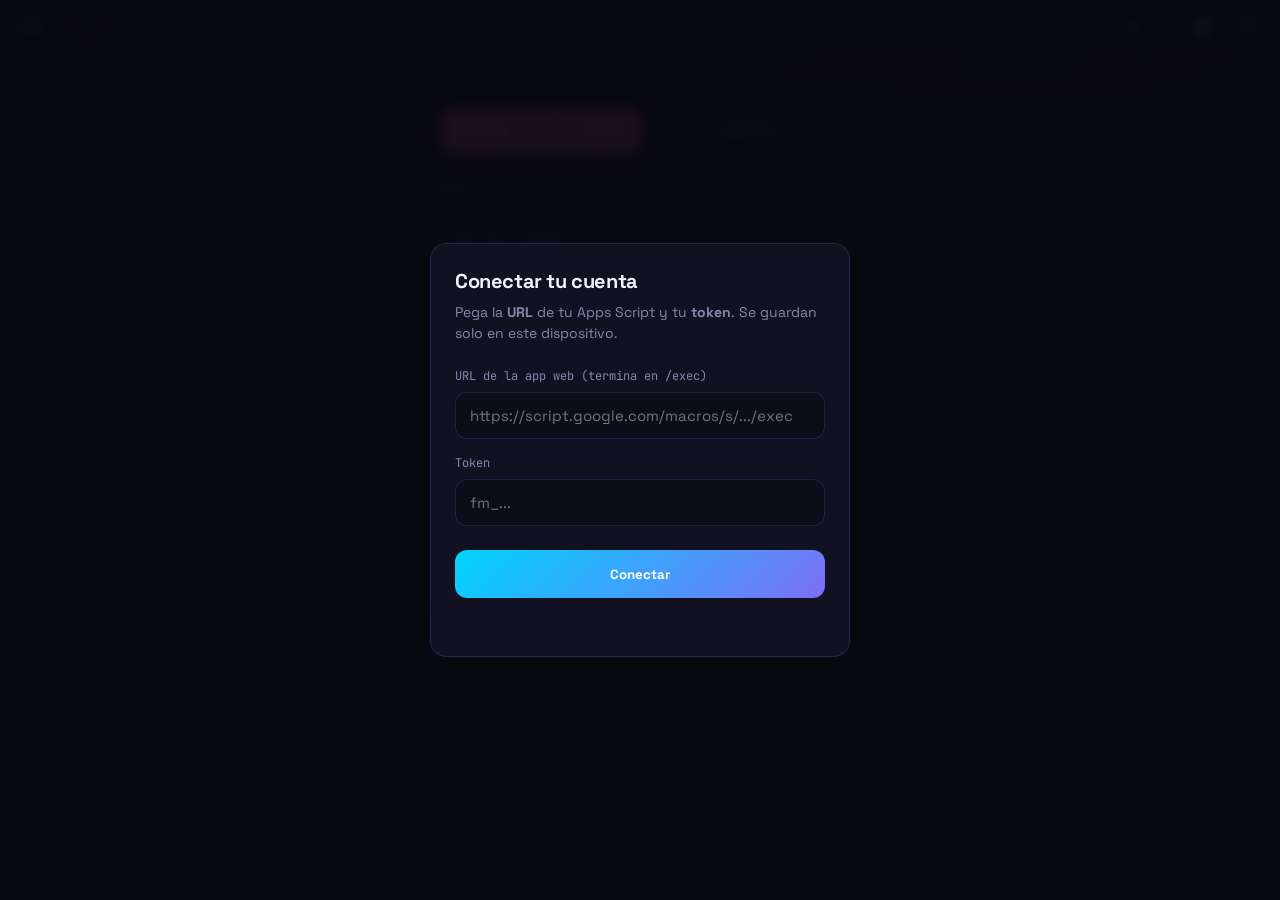
==== form.html @ c6544a9a "FM Finance: PWA completa (backend Apps Script + form + dashboard + PWA)" ====
<!DOCTYPE html>
<html lang="es">
<head>
  <meta charset="UTF-8">
  <meta name="viewport" content="width=device-width, initial-scale=1.0, maximum-scale=1.0, user-scalable=no">
  <meta name="theme-color" content="#7C6FF7">
  <title>FM Finance — Registrar</title>

  <link rel="manifest" href="manifest.json">
  <link rel="preconnect" href="https://fonts.googleapis.com">
  <link rel="preconnect" href="https://fonts.gstatic.com" crossorigin>
  <link href="https://fonts.googleapis.com/css2?family=Space+Grotesk:wght@400;500;700&family=JetBrains+Mono:wght@400;500;700&display=swap" rel="stylesheet">

  <link rel="stylesheet" href="css/base.css">
  <link rel="stylesheet" href="css/form.css">
</head>
<body>

  <!-- Overlay de configuración (se muestra si no hay URL+token guardados) -->
  <div class="cfg-overlay" id="cfgOverlay" hidden>
    <div class="cfg-card">
      <h2>Conectar tu cuenta</h2>
      <p class="cfg-help">Pega la <b>URL</b> de tu Apps Script y tu <b>token</b>. Se guardan solo en este dispositivo.</p>
      <label>URL de la app web (termina en <span class="mono">/exec</span>)</label>
      <input type="text" id="cfgUrl" class="inp" placeholder="https://script.google.com/macros/s/.../exec" autocomplete="off">
      <label>Token</label>
      <input type="text" id="cfgToken" class="inp" placeholder="fm_..." autocomplete="off">
      <button class="btn-primary" id="btnGuardarCfg">Conectar</button>
      <p class="cfg-estado" id="cfgEstado"></p>
    </div>
  </div>

  <header class="app-header">
    <div class="brand">
      <span class="logo">FM</span>
      <span class="title">Finance</span>
    </div>
    <div class="header-right">
      <span class="badge-live"><span class="dot"></span>LIVE</span>
      <a href="index.html" class="icon-btn" title="Dashboard" aria-label="Dashboard">▦</a>
      <button class="icon-btn" id="btnConfig" title="Configuración" aria-label="Configuración">⚙</button>
    </div>
  </header>

  <main class="form-wrap">
    <form class="form-card card" id="formTx" autocomplete="off">

      <!-- Toggle Ingreso / Gasto -->
      <div class="toggle" role="tablist">
        <button type="button" class="toggle-btn" data-tipo="gasto"   id="btnGasto">▼ GASTO</button>
        <button type="button" class="toggle-btn" data-tipo="ingreso" id="btnIngreso">▲ INGRESO</button>
        <span class="toggle-thumb" id="toggleThumb"></span>
      </div>

      <!-- Monto -->
      <label class="field-label">Monto</label>
      <div class="monto-box" id="montoBox">
        <span class="moneda">S/</span>
        <input type="text" id="inpMonto" class="monto-input mono" inputmode="decimal"
               placeholder="0.00" aria-label="Monto">
      </div>

      <!-- Categoría -->
      <label class="field-label">Categoría</label>
      <select id="selCategoria" class="inp"></select>

      <!-- Descripción -->
      <label class="field-label">Descripción <span class="opt">(opcional)</span></label>
      <textarea id="inpDescripcion" class="inp" rows="2" placeholder="Ej. Almuerzo en la U"></textarea>

      <!-- Fecha -->
      <label class="field-label">Fecha</label>
      <div class="fecha-row">
        <label class="radio-pill">
          <input type="radio" name="modoFecha" value="hoy" checked> Hoy
        </label>
        <label class="radio-pill">
          <input type="radio" name="modoFecha" value="otra"> Otra fecha
        </label>
        <input type="date" id="inpFecha" class="inp inp-fecha" hidden>
      </div>

      <button type="submit" class="btn-registrar" id="btnRegistrar">+ REGISTRAR</button>
    </form>

    <!-- Badge de pendientes offline -->
    <div class="cola-badge" id="colaBadge" hidden>📶 <span id="colaCount">0</span> pendiente(s)</div>
  </main>

  <script src="https://cdnjs.cloudflare.com/ajax/libs/gsap/3.12.5/gsap.min.js"></script>
  <script src="js/config.js"></script>
  <script src="js/utils.js"></script>
  <script src="js/sheets.js"></script>
  <script src="js/form.js"></script>
  <script>
    if ('serviceWorker' in navigator) {
      window.addEventListener('load', () => navigator.serviceWorker.register('sw.js').catch(() => {}));
    }
  </script>
</body>
</html>
---- css/base.css ----
/* ============================================================
   FM_FINANCE — base.css
   Variables de diseño + reset + utilidades compartidas
   ============================================================ */

:root {
  /* Fondos */
  --bg-primary:    #08080F;
  --bg-secondary:  #0D0D1A;
  --bg-card:       #111122;
  --bg-card-hover: #161630;

  /* Acentos */
  --accent-cyan:   #00D4FF;
  --accent-indigo: #7C6FF7;
  --accent-pink:   #FF6B9D;
  --accent-green:  #00FF88;
  --accent-amber:  #FFB800;
  --accent-red:    #FF4444;

  /* Texto */
  --text-primary:  #F0F0FF;
  --text-secondary:#8888AA;
  --text-muted:    #444466;

  /* Bordes / glows */
  --border:        rgba(124,111,247,0.2);
  --border-hover:  rgba(0,212,255,0.4);
  --glow-cyan:     0 0 20px rgba(0,212,255,0.3);
  --glow-indigo:   0 0 20px rgba(124,111,247,0.3);
  --glow-pink:     0 0 20px rgba(255,107,157,0.3);

  /* Tipografía */
  --font-display:  'Space Grotesk', sans-serif;
  --font-mono:     'JetBrains Mono', monospace;

  /* Radios */
  --radius-sm: 6px;
  --radius-md: 12px;
  --radius-lg: 16px;
  --radius-xl: 24px;

  /* Espaciado base */
  --sp-1: 4px;  --sp-2: 8px;  --sp-3: 12px;
  --sp-4: 16px; --sp-5: 24px; --sp-6: 32px;
}

* { margin: 0; padding: 0; box-sizing: border-box; }

/* El atributo [hidden] debe ganar siempre (si no, un display:flex/grid lo anula) */
[hidden] { display: none !important; }

html, body {
  background: var(--bg-primary);
  color: var(--text-primary);
  font-family: var(--font-display);
  -webkit-font-smoothing: antialiased;
  min-height: 100vh;
}

body {
  /* leve gradiente ambiental */
  background:
    radial-gradient(900px 500px at 80% -10%, rgba(124,111,247,0.10), transparent 60%),
    radial-gradient(700px 500px at -10% 110%, rgba(0,212,255,0.08), transparent 60%),
    var(--bg-primary);
  background-attachment: fixed;
}

h1, h2, h3, h4 { font-weight: 700; letter-spacing: -0.02em; }

button { font-family: var(--font-display); cursor: pointer; border: none; }
input, select, textarea {
  font-family: var(--font-display);
  color: var(--text-primary);
}

.mono { font-family: var(--font-mono); }

/* Tarjeta base reutilizable */
.card {
  background: var(--bg-card);
  border: 1px solid var(--border);
  border-radius: var(--radius-lg);
  transition: border-color .2s, background .2s, transform .2s;
}
.card:hover { border-color: var(--border-hover); background: var(--bg-card-hover); }

/* Badge ●LIVE pulsante */
.badge-live {
  display: inline-flex; align-items: center; gap: 6px;
  font-family: var(--font-mono); font-size: 11px;
  color: var(--accent-cyan); letter-spacing: 0.08em;
}
.badge-live .dot {
  width: 8px; height: 8px; border-radius: 50%;
  background: var(--accent-cyan); box-shadow: var(--glow-cyan);
  animation: pulse 1.6s ease-in-out infinite;
}
@keyframes pulse {
  0%, 100% { opacity: 1;   transform: scale(1); }
  50%      { opacity: .4;  transform: scale(0.75); }
}

/* Chips de monto */
.monto-ingreso { color: var(--accent-green); }
.monto-gasto   { color: var(--accent-pink); }

/* Toast (form y dashboard) */
.toast {
  position: fixed; top: 16px; left: 50%; transform: translateX(-50%) translateY(-120%);
  z-index: 9999;
  padding: 12px 20px; border-radius: var(--radius-md);
  font-family: var(--font-mono); font-size: 14px; font-weight: 600;
  border: 1px solid var(--border); background: var(--bg-card);
  box-shadow: 0 8px 30px rgba(0,0,0,0.5);
  pointer-events: none;
}
.toast.ok    { color: var(--accent-green); border-color: rgba(0,255,136,0.4); }
.toast.error { color: var(--accent-red);   border-color: rgba(255,68,68,0.4); }

/* Scrollbar */
::-webkit-scrollbar { width: 10px; height: 10px; }
::-webkit-scrollbar-thumb { background: var(--border); border-radius: 8px; }
::-webkit-scrollbar-track { background: transparent; }

/* Accesibilidad: respeta usuarios que prefieren menos movimiento */
@media (prefers-reduced-motion: reduce) {
  *, *::before, *::after { animation-duration: .01ms !important; transition-duration: .01ms !important; }
}
---- css/form.css ----
/* ============================================================
   FM_FINANCE — form.css  (mobile-first, uso a una mano)
   ============================================================ */

.form-wrap {
  max-width: 480px;
  margin: 0 auto;
  padding: 16px;
}

/* ---------- Header ---------- */
.app-header {
  position: sticky; top: 0; z-index: 10;
  height: 52px;
  display: flex; align-items: center; justify-content: space-between;
  padding: 0 16px;
  background: rgba(8,8,15,0.85);
  backdrop-filter: blur(12px);
  border-bottom: 1px solid var(--border);
}
.brand { display: flex; align-items: center; gap: 8px; }
.brand .logo {
  font-weight: 700; font-size: 18px;
  background: linear-gradient(135deg, var(--accent-cyan), var(--accent-indigo));
  -webkit-background-clip: text; background-clip: text; color: transparent;
}
.brand .title { font-weight: 500; color: var(--text-secondary); font-size: 15px; }
.header-right { display: flex; align-items: center; gap: 10px; }
.icon-btn {
  width: 34px; height: 34px; display: grid; place-items: center;
  border-radius: var(--radius-sm); background: var(--bg-card);
  border: 1px solid var(--border); color: var(--text-primary);
  font-size: 15px; text-decoration: none; transition: border-color .2s, background .2s;
}
.icon-btn:hover { border-color: var(--border-hover); background: var(--bg-card-hover); }

/* ---------- Form card ---------- */
.form-card { padding: 20px; margin-top: 16px; display: flex; flex-direction: column; gap: 6px; }

.field-label {
  font-family: var(--font-mono); font-size: 12px; color: var(--text-secondary);
  text-transform: uppercase; letter-spacing: 0.06em; margin-top: 12px; margin-bottom: 4px;
}
.field-label .opt { text-transform: none; color: var(--text-muted); letter-spacing: 0; }

.inp {
  width: 100%; padding: 13px 14px;
  background: var(--bg-secondary); border: 1px solid var(--border);
  border-radius: var(--radius-md); color: var(--text-primary); font-size: 15px;
  transition: border-color .2s, box-shadow .2s;
}
.inp:focus { outline: none; border-color: var(--accent-cyan); box-shadow: var(--glow-cyan); }
textarea.inp { resize: vertical; min-height: 48px; }
select.inp { appearance: none; cursor: pointer; }

/* ---------- Toggle Ingreso/Gasto ---------- */
.toggle {
  position: relative; display: grid; grid-template-columns: 1fr 1fr;
  background: var(--bg-secondary); border: 1px solid var(--border);
  border-radius: var(--radius-md); padding: 4px; margin-bottom: 4px;
}
.toggle-btn {
  position: relative; z-index: 2; background: transparent; color: var(--text-secondary);
  padding: 12px 0; font-weight: 700; font-size: 14px; letter-spacing: 0.04em;
  transition: color .25s;
}
.toggle-btn.active { color: var(--bg-primary); }
.toggle-thumb {
  position: absolute; z-index: 1; top: 4px; bottom: 4px; left: 4px;
  width: calc(50% - 4px); border-radius: 9px;
  background: var(--accent-pink); box-shadow: var(--glow-pink);
  transition: transform .28s cubic-bezier(.4,0,.2,1), background .28s, box-shadow .28s;
}
.toggle-thumb.ingreso { transform: translateX(100%); background: var(--accent-cyan); box-shadow: var(--glow-cyan); }

/* ---------- Monto ---------- */
.monto-box {
  display: flex; align-items: center; gap: 8px;
  background: var(--bg-secondary); border: 1px solid var(--border);
  border-radius: var(--radius-md); padding: 8px 14px;
  transition: border-color .2s, box-shadow .2s;
}
.monto-box.focus { border-color: var(--accent-cyan); box-shadow: var(--glow-cyan); }
.monto-box .moneda { font-family: var(--font-mono); color: var(--text-secondary); font-size: 22px; }
.monto-input {
  flex: 1; background: transparent; border: none; outline: none;
  font-size: 32px; font-weight: 700; color: var(--text-primary);
}
.monto-input::placeholder { color: var(--text-muted); }

/* ---------- Fecha ---------- */
.fecha-row { display: flex; align-items: center; gap: 8px; flex-wrap: wrap; }
.radio-pill {
  display: inline-flex; align-items: center; gap: 6px;
  padding: 9px 14px; border-radius: 999px; cursor: pointer;
  background: var(--bg-secondary); border: 1px solid var(--border);
  font-size: 14px; color: var(--text-secondary); transition: all .2s;
}
.radio-pill:has(input:checked) { border-color: var(--accent-indigo); color: var(--text-primary); background: var(--bg-card-hover); }
.radio-pill input { accent-color: var(--accent-indigo); }
.inp-fecha { flex-basis: 100%; }

/* ---------- Botón registrar ---------- */
.btn-registrar {
  margin-top: 22px; width: 100%; height: 56px;
  border-radius: var(--radius-md); font-size: 17px; font-weight: 700; letter-spacing: 0.04em;
  color: #fff; background: linear-gradient(135deg, var(--accent-indigo), #5a4ee0);
  box-shadow: var(--glow-indigo); transition: transform .12s, opacity .2s;
}
.btn-registrar:active { transform: scale(0.98); }
.btn-registrar:disabled { opacity: .55; cursor: not-allowed; }

/* ---------- Cola offline ---------- */
.cola-badge {
  margin: 14px auto 0; width: fit-content;
  font-family: var(--font-mono); font-size: 13px; color: var(--accent-amber);
  background: rgba(255,184,0,0.08); border: 1px solid rgba(255,184,0,0.3);
  padding: 6px 14px; border-radius: 999px;
}

/* ---------- Overlay configuración ---------- */
.cfg-overlay {
  position: fixed; inset: 0; z-index: 100;
  background: rgba(8,8,15,0.92); backdrop-filter: blur(6px);
  display: grid; place-items: center; padding: 20px;
}
.cfg-card {
  width: 100%; max-width: 420px; background: var(--bg-card);
  border: 1px solid var(--border); border-radius: var(--radius-lg);
  padding: 24px; display: flex; flex-direction: column; gap: 8px;
}
.cfg-card h2 { font-size: 20px; }
.cfg-help { color: var(--text-secondary); font-size: 14px; margin-bottom: 8px; line-height: 1.5; }
.cfg-card label { font-family: var(--font-mono); font-size: 12px; color: var(--text-secondary); margin-top: 8px; }
.btn-primary {
  margin-top: 16px; height: 48px; border-radius: var(--radius-md);
  font-weight: 700; color: #fff; background: linear-gradient(135deg, var(--accent-cyan), var(--accent-indigo));
}
.btn-primary:disabled { opacity: .55; }
.cfg-estado { font-family: var(--font-mono); font-size: 13px; min-height: 18px; margin-top: 8px; }
.cfg-estado.ok { color: var(--accent-green); }
.cfg-estado.error { color: var(--accent-red); }
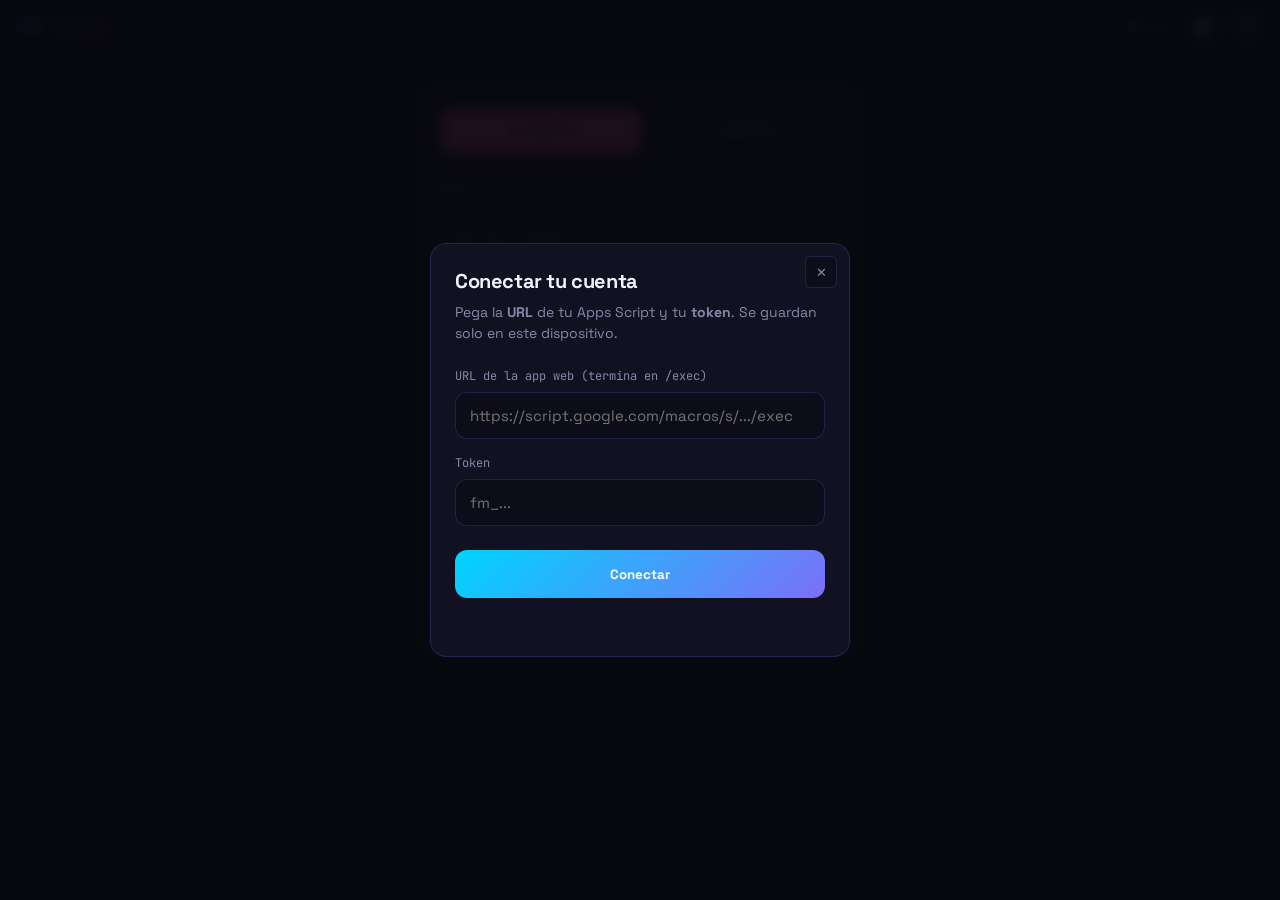
==== commit edda0622: "Metas sincronizadas con backend + cambios pendientes (categoria Otro, overlay cerrable, metas editab" ====
--- a/form.html
+++ b/form.html
@@ -19,6 +19,7 @@
   <!-- Overlay de configuración (se muestra si no hay URL+token guardados) -->
   <div class="cfg-overlay" id="cfgOverlay" hidden>
     <div class="cfg-card">
+      <button class="cfg-x" id="btnCerrarCfg" type="button" aria-label="Cerrar" title="Cerrar">✕</button>
       <h2>Conectar tu cuenta</h2>
       <p class="cfg-help">Pega la <b>URL</b> de tu Apps Script y tu <b>token</b>. Se guardan solo en este dispositivo.</p>
       <label>URL de la app web (termina en <span class="mono">/exec</span>)</label>
@@ -63,6 +64,7 @@
       <!-- Categoría -->
       <label class="field-label">Categoría</label>
       <select id="selCategoria" class="inp"></select>
+      <input type="text" id="inpOtraCategoria" class="inp" placeholder="¿Qué categoría? Ej. Mascota" autocomplete="off" hidden>
 
       <!-- Descripción -->
       <label class="field-label">Descripción <span class="opt">(opcional)</span></label>
--- a/css/base.css
+++ b/css/base.css
@@ -58,13 +58,32 @@
   min-height: 100vh;
 }
 
-body {
-  /* leve gradiente ambiental */
+body { background: var(--bg-primary); position: relative; }
+
+/* ---- Aurora RGB animada de fondo (live) ---- */
+body::before {
+  content: ''; position: fixed; inset: -25%; z-index: -1; pointer-events: none;
   background:
-    radial-gradient(900px 500px at 80% -10%, rgba(124,111,247,0.10), transparent 60%),
-    radial-gradient(700px 500px at -10% 110%, rgba(0,212,255,0.08), transparent 60%),
-    var(--bg-primary);
-  background-attachment: fixed;
+    radial-gradient(38% 38% at 18% 28%, rgba(124,111,247,0.22), transparent 60%),
+    radial-gradient(34% 34% at 82% 18%, rgba(0,212,255,0.18), transparent 60%),
+    radial-gradient(44% 44% at 72% 82%, rgba(255,107,157,0.15), transparent 60%),
+    radial-gradient(34% 34% at 22% 86%, rgba(0,255,136,0.12), transparent 60%);
+  filter: blur(48px);
+  animation: aurora 24s ease-in-out infinite alternate;
+}
+@keyframes aurora {
+  0%   { transform: translate3d(0,0,0) scale(1) rotate(0deg); }
+  50%  { transform: translate3d(2.5%,-2.5%,0) scale(1.1) rotate(4deg); }
+  100% { transform: translate3d(-2.5%,2.5%,0) scale(1.05) rotate(-3deg); }
+}
+/* grilla sutil encima de la aurora */
+body::after {
+  content: ''; position: fixed; inset: 0; z-index: -1; pointer-events: none;
+  background-image:
+    linear-gradient(rgba(124,111,247,0.04) 1px, transparent 1px),
+    linear-gradient(90deg, rgba(124,111,247,0.04) 1px, transparent 1px);
+  background-size: 44px 44px;
+  mask-image: radial-gradient(circle at 50% 40%, #000 30%, transparent 80%);
 }
 
 h1, h2, h3, h4 { font-weight: 700; letter-spacing: -0.02em; }
@@ -79,12 +98,35 @@
 
 /* Tarjeta base reutilizable */
 .card {
+  position: relative; isolation: isolate;
   background: var(--bg-card);
   border: 1px solid var(--border);
   border-radius: var(--radius-lg);
-  transition: border-color .2s, background .2s, transform .2s;
+  transition: border-color .25s, background .25s, transform .2s, box-shadow .3s;
 }
 .card:hover { border-color: var(--border-hover); background: var(--bg-card-hover); }
+
+/* Borde RGB giratorio (elegante) al pasar el mouse */
+@property --ang { syntax: '<angle>'; initial-value: 0deg; inherits: false; }
+.card::before {
+  content: ''; position: absolute; inset: 0; border-radius: inherit; padding: 1.5px;
+  background: conic-gradient(from var(--ang),
+    transparent 55%, var(--accent-cyan), var(--accent-indigo), var(--accent-pink), var(--accent-cyan), transparent 95%);
+  -webkit-mask: linear-gradient(#000 0 0) content-box, linear-gradient(#000 0 0);
+  -webkit-mask-composite: xor; mask-composite: exclude;
+  opacity: 0; transition: opacity .35s; pointer-events: none; z-index: 1;
+}
+.card:hover::before { opacity: 1; animation: girarAng 3.5s linear infinite; }
+@keyframes girarAng { to { --ang: 360deg; } }
+
+/* Tilt 3D (lo controla JS con variables) */
+.tilt {
+  transform: perspective(800px) rotateX(var(--ry,0deg)) rotateY(var(--rx,0deg)) translateZ(0);
+  transform-style: preserve-3d;
+  transition: transform .25s ease, box-shadow .3s;
+}
+.tilt.tilting { transition: box-shadow .3s; }
+.tilt:hover { box-shadow: 0 18px 50px -18px rgba(0,212,255,0.45); }
 
 /* Badge ●LIVE pulsante */
 .badge-live {
@@ -119,6 +161,18 @@
 .toast.ok    { color: var(--accent-green); border-color: rgba(0,255,136,0.4); }
 .toast.error { color: var(--accent-red);   border-color: rgba(255,68,68,0.4); }
 
+/* Botón cerrar (X) en overlays (config / metas) */
+.cfg-card { position: relative; }
+.cfg-x {
+  position: absolute; top: 12px; right: 12px;
+  width: 32px; height: 32px; border-radius: var(--radius-sm);
+  background: var(--bg-secondary); border: 1px solid var(--border);
+  color: var(--text-secondary); font-size: 13px; line-height: 1;
+  display: grid; place-items: center;
+  transition: color .15s, border-color .15s;
+}
+.cfg-x:hover { color: var(--accent-pink); border-color: var(--accent-pink); }
+
 /* Scrollbar */
 ::-webkit-scrollbar { width: 10px; height: 10px; }
 ::-webkit-scrollbar-thumb { background: var(--border); border-radius: 8px; }
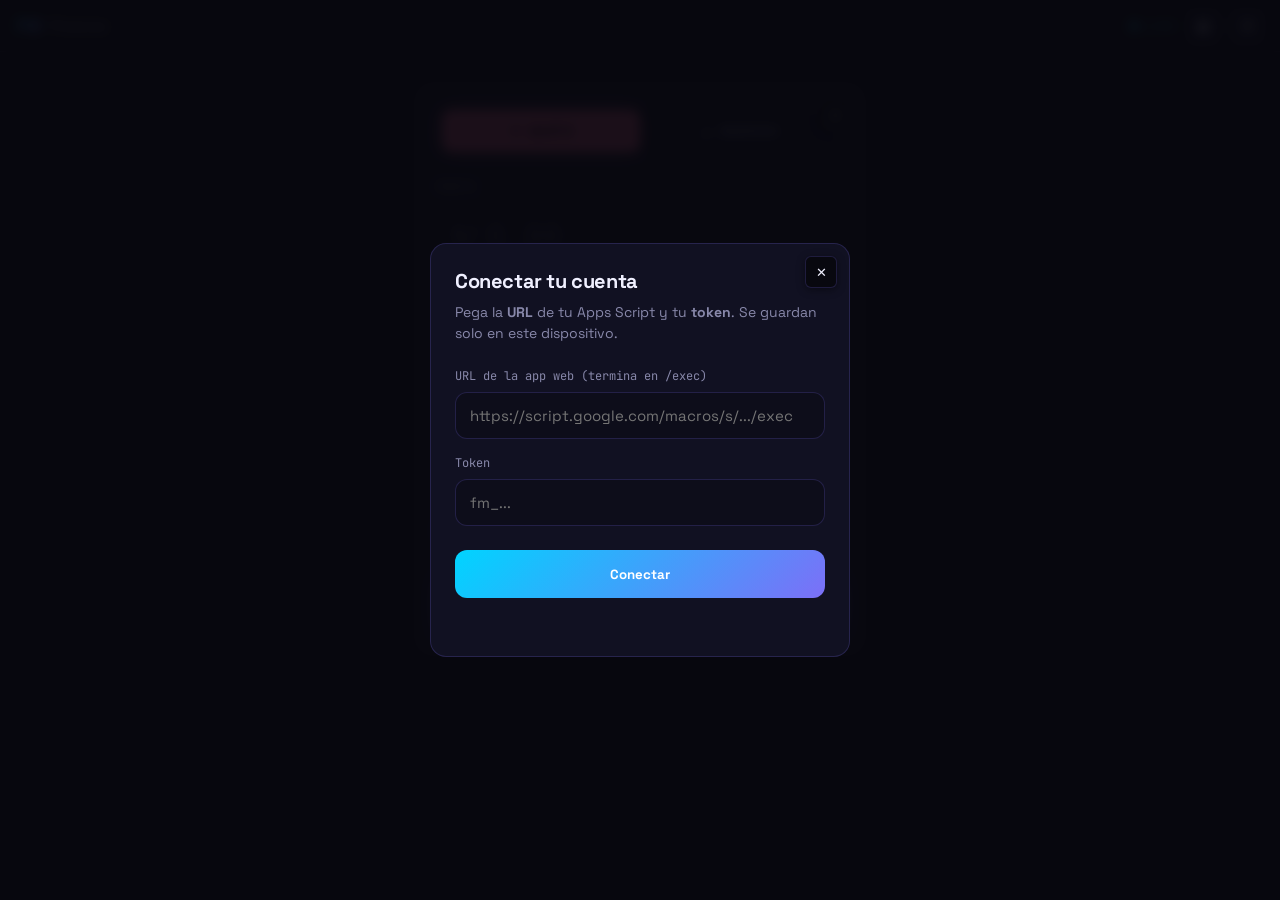
==== commit 0e9773a1: "Boton X para salir del form sin registrar + mejor contraste en botones cfg-x - form.html: boton X en" ====
--- a/form.html
+++ b/form.html
@@ -45,6 +45,7 @@
 
   <main class="form-wrap">
     <form class="form-card card" id="formTx" autocomplete="off">
+      <a href="index.html" class="cfg-x" title="Salir sin registrar" aria-label="Salir sin registrar">✕</a>
 
       <!-- Toggle Ingreso / Gasto -->
       <div class="toggle" role="tablist">
--- a/css/base.css
+++ b/css/base.css
@@ -164,14 +164,15 @@
 /* Botón cerrar (X) en overlays (config / metas) */
 .cfg-card { position: relative; }
 .cfg-x {
-  position: absolute; top: 12px; right: 12px;
+  position: absolute; top: 12px; right: 12px; z-index: 3;
   width: 32px; height: 32px; border-radius: var(--radius-sm);
-  background: var(--bg-secondary); border: 1px solid var(--border);
-  color: var(--text-secondary); font-size: 13px; line-height: 1;
+  background: var(--bg-primary); border: 1px solid var(--border);
+  color: var(--text-primary); font-size: 13px; line-height: 1;
   display: grid; place-items: center;
-  transition: color .15s, border-color .15s;
+  box-shadow: 0 2px 8px rgba(0,0,0,0.4);
+  transition: color .15s, border-color .15s, background .15s;
 }
-.cfg-x:hover { color: var(--accent-pink); border-color: var(--accent-pink); }
+.cfg-x:hover { color: var(--accent-pink); border-color: var(--accent-pink); background: var(--bg-secondary); }
 
 /* Scrollbar */
 ::-webkit-scrollbar { width: 10px; height: 10px; }
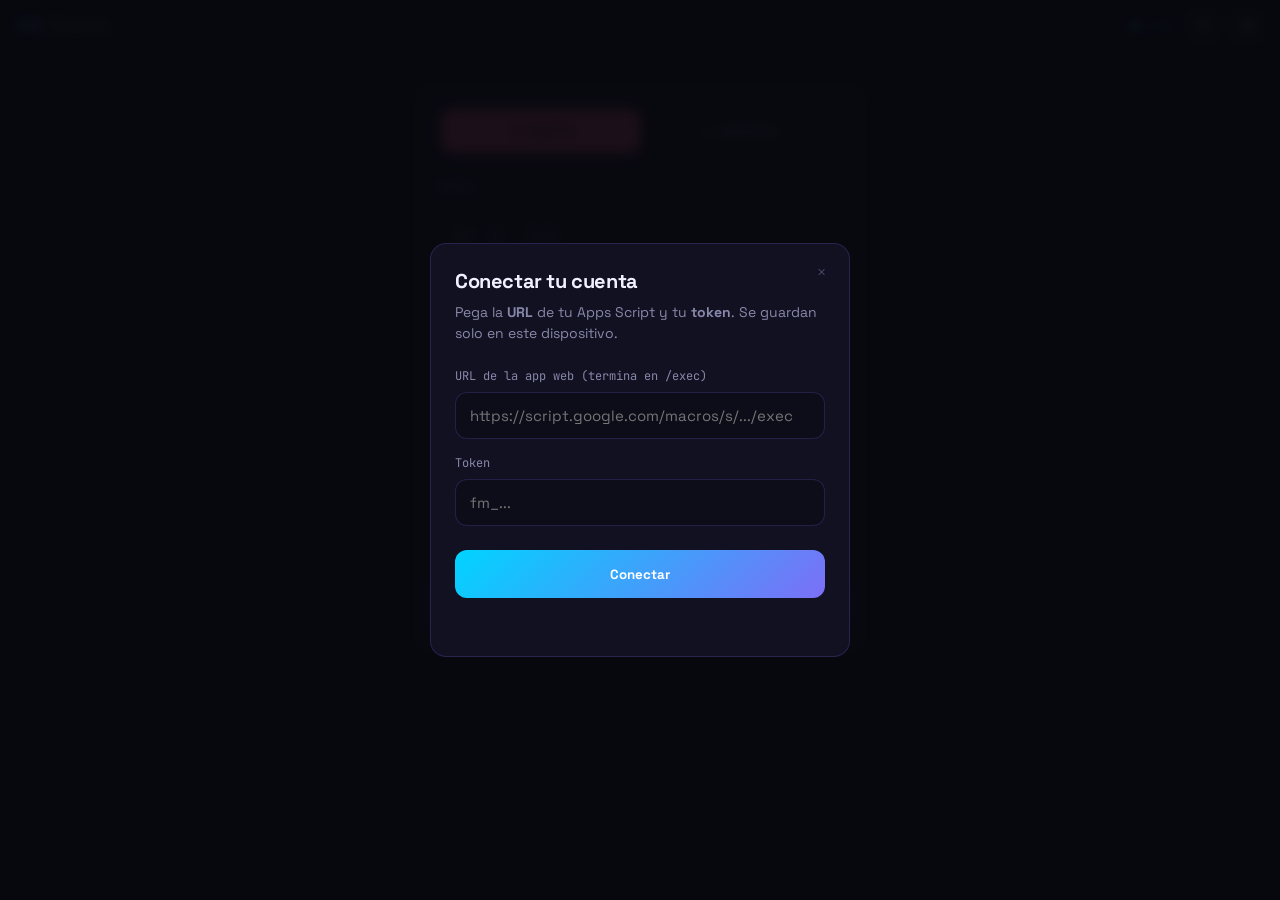
==== commit c6d29d76: "Fix definitivo: boton X movido al header, ya no choca con el toggle El problema de raiz no era el ma" ====
--- a/form.html
+++ b/form.html
@@ -38,14 +38,13 @@
     </div>
     <div class="header-right">
       <span class="badge-live"><span class="dot"></span>LIVE</span>
-      <a href="index.html" class="icon-btn" title="Dashboard" aria-label="Dashboard">▦</a>
+      <a href="index.html" class="icon-btn" title="Cancelar y volver al dashboard" aria-label="Cancelar y volver al dashboard">✕</a>
       <button class="icon-btn" id="btnConfig" title="Configuración" aria-label="Configuración">⚙</button>
     </div>
   </header>
 
   <main class="form-wrap">
     <form class="form-card card" id="formTx" autocomplete="off">
-      <a href="index.html" class="cfg-x" title="Salir sin registrar" aria-label="Salir sin registrar">✕</a>
 
       <!-- Toggle Ingreso / Gasto -->
       <div class="toggle" role="tablist">
--- a/css/base.css
+++ b/css/base.css
@@ -161,18 +161,19 @@
 .toast.ok    { color: var(--accent-green); border-color: rgba(0,255,136,0.4); }
 .toast.error { color: var(--accent-red);   border-color: rgba(255,68,68,0.4); }
 
-/* Botón cerrar (X) en overlays (config / metas) */
+/* Botón cerrar (X) en overlays (config / metas) y tarjetas (form).
+   Sutil por defecto (sin fondo, ícono tenue) — solo se resalta al hover,
+   circular para no chocar con la esquina redondeada del contenedor. */
 .cfg-card { position: relative; }
 .cfg-x {
-  position: absolute; top: 12px; right: 12px; z-index: 3;
-  width: 32px; height: 32px; border-radius: var(--radius-sm);
-  background: var(--bg-primary); border: 1px solid var(--border);
-  color: var(--text-primary); font-size: 13px; line-height: 1;
+  position: absolute; top: 16px; right: 16px; z-index: 3;
+  width: 24px; height: 24px; border-radius: 50%;
+  background: transparent; border: none;
+  color: var(--text-muted); font-size: 11px; line-height: 1;
   display: grid; place-items: center;
-  box-shadow: 0 2px 8px rgba(0,0,0,0.4);
-  transition: color .15s, border-color .15s, background .15s;
+  transition: color .15s, background .15s;
 }
-.cfg-x:hover { color: var(--accent-pink); border-color: var(--accent-pink); background: var(--bg-secondary); }
+.cfg-x:hover { color: var(--accent-pink); background: rgba(255,107,157,0.12); }
 
 /* Scrollbar */
 ::-webkit-scrollbar { width: 10px; height: 10px; }
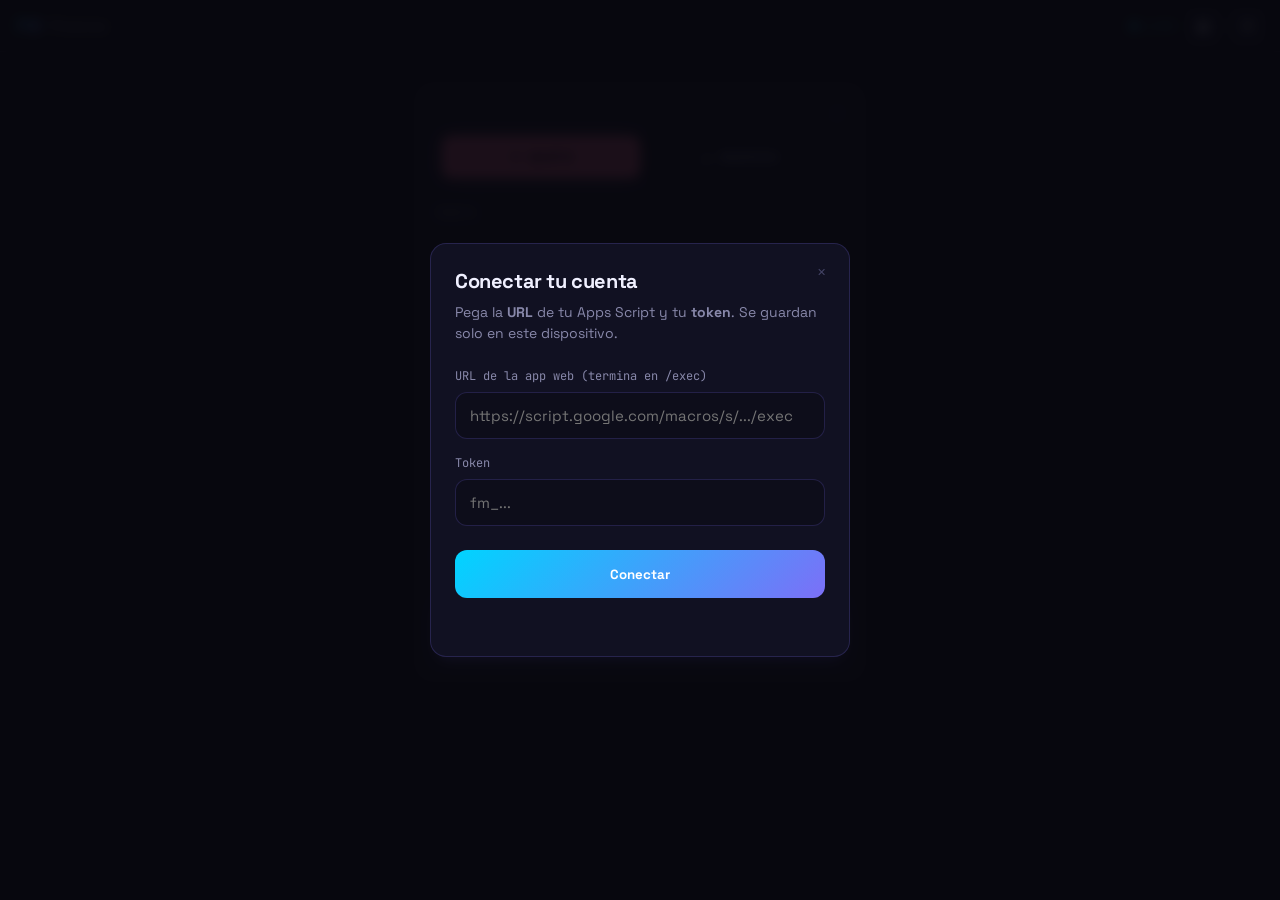
==== commit c875c696: "Boton X de vuelta en la tarjeta del form, pero en su propia fila (no absolute) Franco pidio que qued" ====
--- a/form.html
+++ b/form.html
@@ -38,13 +38,16 @@
     </div>
     <div class="header-right">
       <span class="badge-live"><span class="dot"></span>LIVE</span>
-      <a href="index.html" class="icon-btn" title="Cancelar y volver al dashboard" aria-label="Cancelar y volver al dashboard">✕</a>
+      <a href="index.html" class="icon-btn" title="Dashboard" aria-label="Dashboard">▦</a>
       <button class="icon-btn" id="btnConfig" title="Configuración" aria-label="Configuración">⚙</button>
     </div>
   </header>
 
   <main class="form-wrap">
     <form class="form-card card" id="formTx" autocomplete="off">
+      <div class="form-card-head">
+        <a href="index.html" class="cfg-x cfg-x-inline" title="Cancelar y volver al dashboard" aria-label="Cancelar y volver al dashboard">✕</a>
+      </div>
 
       <!-- Toggle Ingreso / Gasto -->
       <div class="toggle" role="tablist">
--- a/css/form.css
+++ b/css/form.css
@@ -36,6 +36,11 @@
 
 /* ---------- Form card ---------- */
 .form-card { padding: 20px; margin-top: 16px; display: flex; flex-direction: column; gap: 6px; }
+
+/* Fila propia para el botón cerrar, en el FLUJO normal (no absolute) —
+   así nunca se superpone con el toggle GASTO/INGRESO de abajo. */
+.form-card-head { display: flex; justify-content: flex-end; margin: -6px -6px 2px 0; }
+.cfg-x-inline { position: static; } /* anula el position:absolute de .cfg-x */
 
 .field-label {
   font-family: var(--font-mono); font-size: 12px; color: var(--text-secondary);
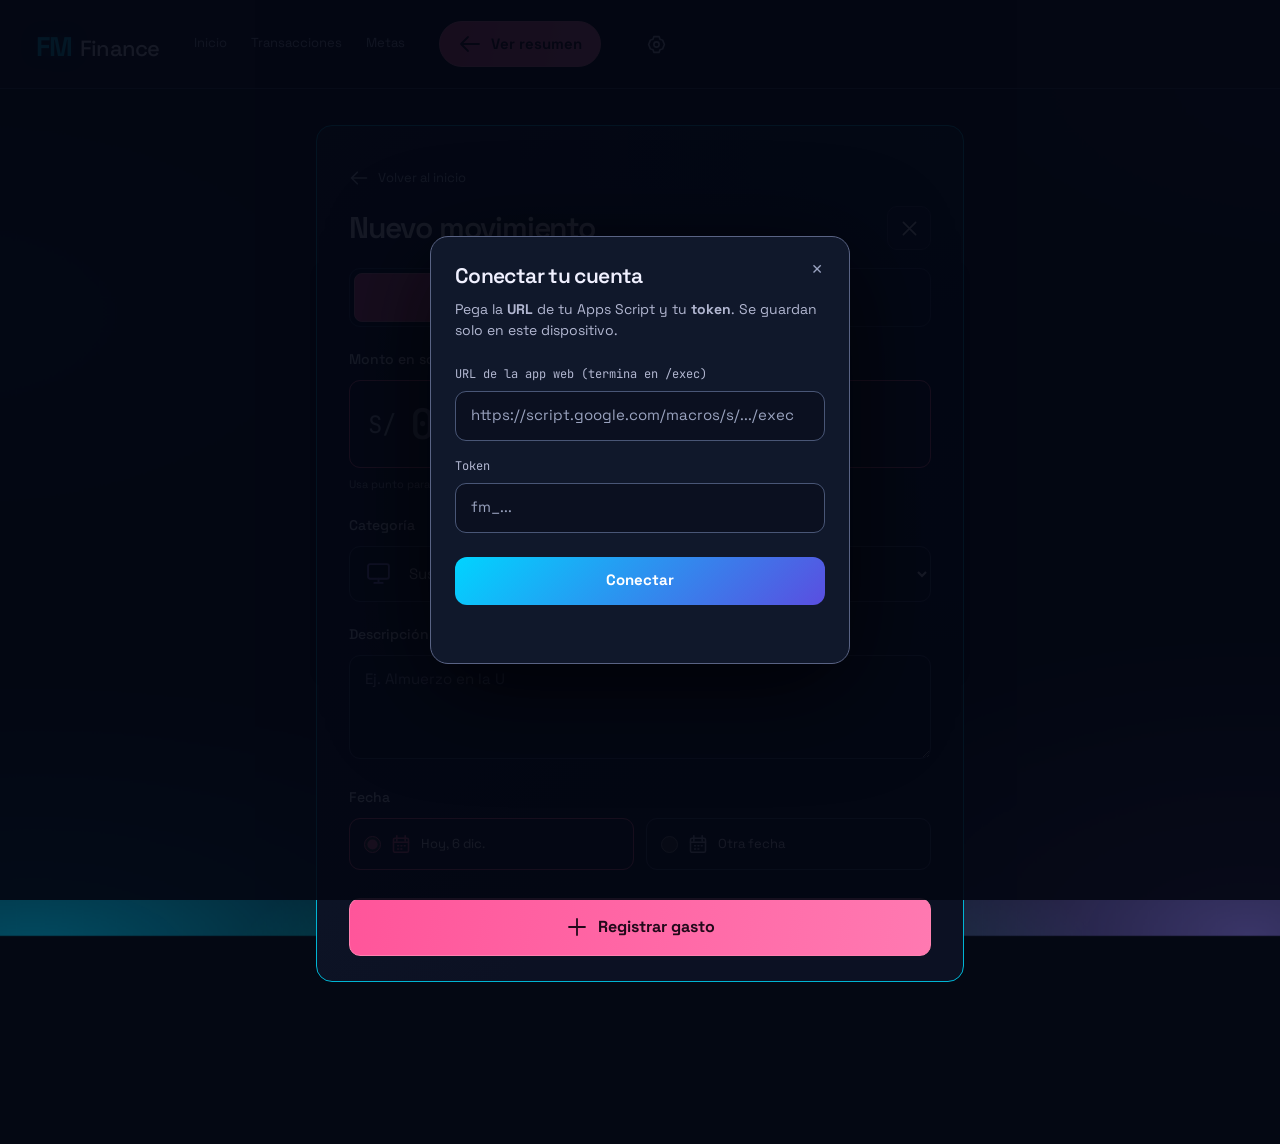
==== commit 21b709e9: "design: dashboard y formulario 'Pulso' + iconos Vector (version liviana) Integra el diseno elegido (" ====
--- a/form.html
+++ b/form.html
@@ -2,14 +2,14 @@
 <html lang="es">
 <head>
   <meta charset="UTF-8">
-  <meta name="viewport" content="width=device-width, initial-scale=1.0, maximum-scale=1.0, user-scalable=no">
-  <meta name="theme-color" content="#7C6FF7">
+  <meta name="viewport" content="width=device-width, initial-scale=1.0">
+  <meta name="theme-color" content="#08080f">
   <title>FM Finance — Registrar</title>
 
   <link rel="manifest" href="manifest.json">
   <link rel="preconnect" href="https://fonts.googleapis.com">
   <link rel="preconnect" href="https://fonts.gstatic.com" crossorigin>
-  <link href="https://fonts.googleapis.com/css2?family=Space+Grotesk:wght@400;500;700&family=JetBrains+Mono:wght@400;500;700&display=swap" rel="stylesheet">
+  <link href="https://fonts.googleapis.com/css2?family=Space+Grotesk:wght@400;500;600;700&family=JetBrains+Mono:wght@400;500;600&display=swap" rel="stylesheet">
 
   <link rel="stylesheet" href="css/base.css">
   <link rel="stylesheet" href="css/form.css">
@@ -22,9 +22,9 @@
       <button class="cfg-x" id="btnCerrarCfg" type="button" aria-label="Cerrar" title="Cerrar">✕</button>
       <h2>Conectar tu cuenta</h2>
       <p class="cfg-help">Pega la <b>URL</b> de tu Apps Script y tu <b>token</b>. Se guardan solo en este dispositivo.</p>
-      <label>URL de la app web (termina en <span class="mono">/exec</span>)</label>
+      <label for="cfgUrl">URL de la app web (termina en <span class="mono">/exec</span>)</label>
       <input type="text" id="cfgUrl" class="inp" placeholder="https://script.google.com/macros/s/.../exec" autocomplete="off">
-      <label>Token</label>
+      <label for="cfgToken">Token</label>
       <input type="text" id="cfgToken" class="inp" placeholder="fm_..." autocomplete="off">
       <button class="btn-primary" id="btnGuardarCfg">Conectar</button>
       <p class="cfg-estado" id="cfgEstado"></p>
@@ -32,67 +32,83 @@
   </div>
 
   <header class="app-header">
-    <div class="brand">
-      <span class="logo">FM</span>
-      <span class="title">Finance</span>
-    </div>
-    <div class="header-right">
-      <span class="badge-live"><span class="dot"></span>LIVE</span>
-      <a href="index.html" class="icon-btn" title="Dashboard" aria-label="Dashboard">▦</a>
-      <button class="icon-btn" id="btnConfig" title="Configuración" aria-label="Configuración">⚙</button>
+    <div class="header-inner">
+      <a href="index.html" class="brand" aria-label="FM Finance, inicio"><b>FM</b><span>Finance</span></a>
+      <nav class="primary-nav" aria-label="Secciones">
+        <a href="index.html">Inicio</a>
+        <a href="index.html#transacciones">Transacciones</a>
+        <a href="index.html#metas">Metas</a>
+      </nav>
+      <a href="index.html" class="primary header-register"><span data-icon="arrowLeft"></span>Ver resumen</a>
+      <div class="header-tools">
+        <button class="icon-button" id="btnConfig" title="Configuración" aria-label="Configuración"><span data-icon="settings"></span></button>
+      </div>
     </div>
   </header>
 
-  <main class="form-wrap">
-    <form class="form-card card" id="formTx" autocomplete="off">
+  <main class="form-wrap enter">
+    <form class="card form-card" id="formTx" autocomplete="off" novalidate>
+      <a href="index.html" class="form-back"><span data-icon="arrowLeft"></span>Volver al inicio</a>
+
+      <!-- La ✕ en su PROPIA fila, en flujo normal: nunca se solapa con el toggle -->
       <div class="form-card-head">
-        <a href="index.html" class="cfg-x cfg-x-inline" title="Cancelar y volver al dashboard" aria-label="Cancelar y volver al dashboard">✕</a>
+        <h1>Nuevo movimiento</h1>
+        <a href="index.html" class="btn icon-button form-close" title="Cancelar y volver al dashboard" aria-label="Cancelar y volver al dashboard"><span data-icon="close"></span></a>
       </div>
 
-      <!-- Toggle Ingreso / Gasto -->
-      <div class="toggle" role="tablist">
-        <button type="button" class="toggle-btn" data-tipo="gasto"   id="btnGasto">▼ GASTO</button>
-        <button type="button" class="toggle-btn" data-tipo="ingreso" id="btnIngreso">▲ INGRESO</button>
-        <span class="toggle-thumb" id="toggleThumb"></span>
+      <!-- Toggle Gasto / Ingreso -->
+      <div class="type-toggle" id="typeToggle" data-kind="gasto" role="group" aria-label="Tipo de movimiento">
+        <span class="toggle-thumb" id="toggleThumb" aria-hidden="true"></span>
+        <button type="button" class="active" id="btnGasto" aria-pressed="true"><span data-icon="arrowUp"></span>Gasto</button>
+        <button type="button" id="btnIngreso" aria-pressed="false"><span data-icon="arrowDown"></span>Ingreso</button>
       </div>
 
       <!-- Monto -->
-      <label class="field-label">Monto</label>
-      <div class="monto-box" id="montoBox">
-        <span class="moneda">S/</span>
-        <input type="text" id="inpMonto" class="monto-input mono" inputmode="decimal"
-               placeholder="0.00" aria-label="Monto">
+      <div class="field-group" style="margin-top:0">
+        <label class="field-label" for="inpMonto">Monto en soles</label>
+        <div class="amount-field" id="montoBox">
+          <span>S/</span>
+          <input type="text" id="inpMonto" inputmode="decimal" placeholder="0.00" maxlength="16" aria-describedby="montoHint">
+        </div>
+        <p class="field-hint" id="montoHint">Usa punto para los decimales.</p>
       </div>
 
       <!-- Categoría -->
-      <label class="field-label">Categoría</label>
-      <select id="selCategoria" class="inp"></select>
-      <input type="text" id="inpOtraCategoria" class="inp" placeholder="¿Qué categoría? Ej. Mascota" autocomplete="off" hidden>
+      <div class="field-group">
+        <label class="field-label" for="selCategoria">Categoría</label>
+        <div class="category-select-wrap" id="catWrap"><span data-icon="other"></span><select id="selCategoria"></select></div>
+        <div class="conditional" id="otraWrap" hidden>
+          <label class="field-label" for="inpOtraCategoria">Tu categoría</label>
+          <input type="text" id="inpOtraCategoria" placeholder="¿Qué categoría? Ej. Mascota" maxlength="70" autocomplete="off">
+        </div>
+      </div>
 
       <!-- Descripción -->
-      <label class="field-label">Descripción <span class="opt">(opcional)</span></label>
-      <textarea id="inpDescripcion" class="inp" rows="2" placeholder="Ej. Almuerzo en la U"></textarea>
+      <div class="field-group">
+        <label class="field-label" for="inpDescripcion">Descripción <span>· opcional</span></label>
+        <textarea id="inpDescripcion" rows="3" placeholder="Ej. Almuerzo en la U"></textarea>
+      </div>
 
       <!-- Fecha -->
-      <label class="field-label">Fecha</label>
-      <div class="fecha-row">
-        <label class="radio-pill">
-          <input type="radio" name="modoFecha" value="hoy" checked> Hoy
-        </label>
-        <label class="radio-pill">
-          <input type="radio" name="modoFecha" value="otra"> Otra fecha
-        </label>
-        <input type="date" id="inpFecha" class="inp inp-fecha" hidden>
-      </div>
+      <fieldset class="field-group date-fieldset">
+        <legend class="field-label">Fecha</legend>
+        <div class="date-choices">
+          <label class="date-choice"><input type="radio" name="modoFecha" value="hoy" checked><span data-icon="calendar"></span><span id="lblHoy">Hoy</span></label>
+          <label class="date-choice"><input type="radio" name="modoFecha" value="otra"><span data-icon="calendar"></span><span>Otra fecha</span></label>
+        </div>
+        <div class="conditional" id="fechaWrap" hidden>
+          <label class="field-label" for="inpFecha">Fecha del movimiento</label>
+          <input type="date" id="inpFecha">
+        </div>
+      </fieldset>
 
-      <button type="submit" class="btn-registrar" id="btnRegistrar">+ REGISTRAR</button>
+      <button type="submit" class="primary submit-button" id="btnRegistrar"><span data-icon="plus"></span><span id="btnRegistrarTxt">Registrar gasto</span></button>
     </form>
 
     <!-- Badge de pendientes offline -->
     <div class="cola-badge" id="colaBadge" hidden>📶 <span id="colaCount">0</span> pendiente(s)</div>
   </main>
 
-  <script src="https://cdnjs.cloudflare.com/ajax/libs/gsap/3.12.5/gsap.min.js"></script>
   <script src="js/config.js"></script>
   <script src="js/utils.js"></script>
   <script src="js/sheets.js"></script>
--- a/css/base.css
+++ b/css/base.css
@@ -1,186 +1,209 @@
 /* ============================================================
-   FM_FINANCE — base.css
-   Variables de diseño + reset + utilidades compartidas
+   FM_FINANCE — base.css  ("Pulso" · versión liviana)
+   Tokens + reset + componentes compartidos (header, botones,
+   tarjetas, inputs, toast, overlays). Sin imágenes, sin filtros
+   animados: la aurora son solo gradientes CSS.
    ============================================================ */
 
 :root {
+  color-scheme: dark;
+
   /* Fondos */
-  --bg-primary:    #08080F;
-  --bg-secondary:  #0D0D1A;
-  --bg-card:       #111122;
-  --bg-card-hover: #161630;
+  --bg-primary:    #08080f;
+  --bg-secondary:  #0b1020;
+  --bg-card:       #0e1122;
+  --bg-card-hover: #121733;
 
   /* Acentos */
-  --accent-cyan:   #00D4FF;
-  --accent-indigo: #7C6FF7;
-  --accent-pink:   #FF6B9D;
-  --accent-green:  #00FF88;
-  --accent-amber:  #FFB800;
-  --accent-red:    #FF4444;
-
-  /* Texto */
-  --text-primary:  #F0F0FF;
-  --text-secondary:#8888AA;
-  --text-muted:    #444466;
+  --accent-cyan:   #00d4ff;
+  --accent-indigo: #9b86ff;
+  --accent-pink:   #ff6b9d;
+  --accent-green:  #00ffb0;
+  --accent-amber:  #ffcf52;
+  --accent-red:    #ff5a6e;
+
+  /* Texto (muted subido: antes casi no se leía sobre las tarjetas) */
+  --text-primary:  #f0f0ff;
+  --text-secondary:#b2b7d1;
+  --text-muted:    #9aa3c1;
 
   /* Bordes / glows */
-  --border:        rgba(124,111,247,0.2);
-  --border-hover:  rgba(0,212,255,0.4);
-  --glow-cyan:     0 0 20px rgba(0,212,255,0.3);
-  --glow-indigo:   0 0 20px rgba(124,111,247,0.3);
-  --glow-pink:     0 0 20px rgba(255,107,157,0.3);
+  --line:          #2f3955;
+  --border:        #2f3955;
+  --border-hover:  #4b6a8f;
+  --glow-cyan:     0 0 0 3px rgba(0,212,255,.14);
+  --glow-pink:     0 0 0 3px rgba(255,107,157,.14);
 
   /* Tipografía */
-  --font-display:  'Space Grotesk', sans-serif;
-  --font-mono:     'JetBrains Mono', monospace;
+  --font-display:  'Space Grotesk', system-ui, sans-serif;
+  --font-mono:     'JetBrains Mono', ui-monospace, monospace;
 
   /* Radios */
-  --radius-sm: 6px;
+  --radius-sm: 8px;
   --radius-md: 12px;
   --radius-lg: 16px;
-  --radius-xl: 24px;
-
-  /* Espaciado base */
-  --sp-1: 4px;  --sp-2: 8px;  --sp-3: 12px;
-  --sp-4: 16px; --sp-5: 24px; --sp-6: 32px;
 }
 
 * { margin: 0; padding: 0; box-sizing: border-box; }
-
-/* El atributo [hidden] debe ganar siempre (si no, un display:flex/grid lo anula) */
-[hidden] { display: none !important; }
-
+[hidden] { display: none !important; }   /* debe ganar siempre */
+
+html { scroll-behavior: smooth; scroll-padding-top: 24px; }
 html, body {
-  background: var(--bg-primary);
+  background: #040813;
   color: var(--text-primary);
   font-family: var(--font-display);
+  font-size: 15px; line-height: 1.5;
   -webkit-font-smoothing: antialiased;
   min-height: 100vh;
 }
-
-body { background: var(--bg-primary); position: relative; }
-
-/* ---- Aurora RGB animada de fondo (live) ---- */
+body { position: relative; isolation: isolate; padding-bottom: 120px; min-width: 320px; }
+
+/* ---------- Aurora (solo gradientes, una capa, solo transform) ---------- */
 body::before {
-  content: ''; position: fixed; inset: -25%; z-index: -1; pointer-events: none;
+  content: ''; position: fixed; inset: -4%; z-index: -1; pointer-events: none;
   background:
-    radial-gradient(38% 38% at 18% 28%, rgba(124,111,247,0.22), transparent 60%),
-    radial-gradient(34% 34% at 82% 18%, rgba(0,212,255,0.18), transparent 60%),
-    radial-gradient(44% 44% at 72% 82%, rgba(255,107,157,0.15), transparent 60%),
-    radial-gradient(34% 34% at 22% 86%, rgba(0,255,136,0.12), transparent 60%);
-  filter: blur(48px);
-  animation: aurora 24s ease-in-out infinite alternate;
+    radial-gradient(62% 40% at 6% 102%,  rgba(0,212,255,.34),  transparent 70%),
+    radial-gradient(56% 44% at 94% 100%, rgba(155,134,255,.36), transparent 70%),
+    radial-gradient(46% 26% at 52% 106%, rgba(0,255,176,.20),  transparent 72%),
+    radial-gradient(40% 30% at 0% 36%,   rgba(0,212,255,.10),  transparent 70%),
+    radial-gradient(38% 26% at 100% 12%, rgba(155,134,255,.10), transparent 70%);
+  will-change: transform;
+  animation: aurora 28s ease-in-out infinite alternate;
 }
 @keyframes aurora {
-  0%   { transform: translate3d(0,0,0) scale(1) rotate(0deg); }
-  50%  { transform: translate3d(2.5%,-2.5%,0) scale(1.1) rotate(4deg); }
-  100% { transform: translate3d(-2.5%,2.5%,0) scale(1.05) rotate(-3deg); }
-}
-/* grilla sutil encima de la aurora */
-body::after {
-  content: ''; position: fixed; inset: 0; z-index: -1; pointer-events: none;
-  background-image:
-    linear-gradient(rgba(124,111,247,0.04) 1px, transparent 1px),
-    linear-gradient(90deg, rgba(124,111,247,0.04) 1px, transparent 1px);
-  background-size: 44px 44px;
-  mask-image: radial-gradient(circle at 50% 40%, #000 30%, transparent 80%);
-}
-
-h1, h2, h3, h4 { font-weight: 700; letter-spacing: -0.02em; }
-
-button { font-family: var(--font-display); cursor: pointer; border: none; }
-input, select, textarea {
-  font-family: var(--font-display);
-  color: var(--text-primary);
-}
-
-.mono { font-family: var(--font-mono); }
-
-/* Tarjeta base reutilizable */
-.card {
-  position: relative; isolation: isolate;
-  background: var(--bg-card);
-  border: 1px solid var(--border);
-  border-radius: var(--radius-lg);
-  transition: border-color .25s, background .25s, transform .2s, box-shadow .3s;
-}
-.card:hover { border-color: var(--border-hover); background: var(--bg-card-hover); }
-
-/* Borde RGB giratorio (elegante) al pasar el mouse */
-@property --ang { syntax: '<angle>'; initial-value: 0deg; inherits: false; }
-.card::before {
-  content: ''; position: absolute; inset: 0; border-radius: inherit; padding: 1.5px;
-  background: conic-gradient(from var(--ang),
-    transparent 55%, var(--accent-cyan), var(--accent-indigo), var(--accent-pink), var(--accent-cyan), transparent 95%);
-  -webkit-mask: linear-gradient(#000 0 0) content-box, linear-gradient(#000 0 0);
-  -webkit-mask-composite: xor; mask-composite: exclude;
-  opacity: 0; transition: opacity .35s; pointer-events: none; z-index: 1;
-}
-.card:hover::before { opacity: 1; animation: girarAng 3.5s linear infinite; }
-@keyframes girarAng { to { --ang: 360deg; } }
-
-/* Tilt 3D (lo controla JS con variables) */
-.tilt {
-  transform: perspective(800px) rotateX(var(--ry,0deg)) rotateY(var(--rx,0deg)) translateZ(0);
-  transform-style: preserve-3d;
-  transition: transform .25s ease, box-shadow .3s;
-}
-.tilt.tilting { transition: box-shadow .3s; }
-.tilt:hover { box-shadow: 0 18px 50px -18px rgba(0,212,255,0.45); }
-
-/* Badge ●LIVE pulsante */
-.badge-live {
-  display: inline-flex; align-items: center; gap: 6px;
-  font-family: var(--font-mono); font-size: 11px;
-  color: var(--accent-cyan); letter-spacing: 0.08em;
-}
-.badge-live .dot {
-  width: 8px; height: 8px; border-radius: 50%;
-  background: var(--accent-cyan); box-shadow: var(--glow-cyan);
-  animation: pulse 1.6s ease-in-out infinite;
-}
-@keyframes pulse {
-  0%, 100% { opacity: 1;   transform: scale(1); }
-  50%      { opacity: .4;  transform: scale(0.75); }
-}
-
-/* Chips de monto */
+  from { transform: translate3d(-1.5%, 0, 0) scale(1.02); }
+  to   { transform: translate3d(1.5%, -1.5%, 0) scale(1.06); }
+}
+
+h1, h2, h3, h4 { font-weight: 600; letter-spacing: -.03em; }
+h2 { font-size: 18px; line-height: 1.4; }
+small { font-size: 12px; color: var(--text-secondary); }
+a { color: inherit; text-decoration: none; }
+.mono, .money { font-family: var(--font-mono); font-variant-numeric: tabular-nums; }
+.money { letter-spacing: -.045em; white-space: nowrap; }
+.green { color: var(--accent-green); } .pink { color: var(--accent-pink); }
+.cyan { color: var(--accent-cyan); }   .indigo { color: var(--accent-indigo); }
+.amber { color: var(--accent-amber); }
 .monto-ingreso { color: var(--accent-green); }
 .monto-gasto   { color: var(--accent-pink); }
 
-/* Toast (form y dashboard) */
+svg.icon { width: 24px; height: 24px; flex-shrink: 0; stroke: currentColor; fill: none;
+  stroke-width: 1.8; stroke-linecap: round; stroke-linejoin: round; }
+
+/* ---------- Botones e inputs ---------- */
+button, input, select, textarea { font: inherit; color: var(--text-primary); }
+button { cursor: pointer; -webkit-tap-highlight-color: transparent; touch-action: manipulation; }
+button:disabled { opacity: .4; cursor: default; }
+button, .btn {
+  display: inline-flex; justify-content: center; align-items: center; gap: 9px;
+  min-height: 44px; padding: 10px 16px;
+  border: 1px solid var(--line); border-radius: 10px; background: #151b30; font-weight: 500;
+  transition: border-color .15s, background-color .15s, transform .1s;
+}
+button:hover:not(:disabled) { border-color: #6d7b9a; background-color: #1b223a; }
+button:active:not(:disabled) { transform: scale(.98); }
+button:focus-visible, a:focus-visible, [tabindex="0"]:focus-visible { outline: 2px solid var(--accent-cyan); outline-offset: 3px; }
+
+.primary {
+  background: linear-gradient(100deg, #ff559a, #ff79b1); border: 1px solid #ff82b0;
+  color: #22091a; border-radius: 30px; font-weight: 700;
+}
+.primary:hover:not(:disabled) { background: #ff8cbd; border-color: #ffa9cb; }
+a.primary { display: inline-flex; justify-content: center; align-items: center; gap: 9px; min-height: 44px; padding: 10px 18px; }
+.icon-button { width: 44px; padding: 9px; flex-shrink: 0; }
+.icon-button svg { width: 21px; height: 21px; }
+
+input, select, textarea {
+  width: 100%; min-width: 0; min-height: 50px; padding: 12px 15px;
+  background: var(--bg-secondary); border: 1px solid #495676; border-radius: 11px;
+}
+input::placeholder, textarea::placeholder { color: #9aa3bf; opacity: 1; }
+textarea { resize: vertical; min-height: 104px; }
+select { cursor: pointer; }
+input:focus, select:focus, textarea:focus { outline: 0; border-color: var(--accent-cyan); box-shadow: var(--glow-cyan); }
+.inp { display: block; }
+
+/* ---------- Tarjeta ---------- */
+.card {
+  position: relative; min-width: 0;
+  border: 1px solid var(--line); border-radius: var(--radius-lg);
+  background: linear-gradient(125deg, rgba(29,37,71,.10), transparent 80%), rgba(14,17,34,.93);
+}
+.card::before {   /* brillo de borde estático (antes: conic animado al hover) */
+  content: ''; position: absolute; inset: -1px; border-radius: inherit; pointer-events: none; padding: 1px;
+  background: linear-gradient(110deg, rgba(124,111,247,.22), transparent 25%, transparent 75%, rgba(0,212,255,.22));
+  -webkit-mask: linear-gradient(#fff 0 0) content-box, linear-gradient(#fff 0 0);
+  -webkit-mask-composite: xor; mask-composite: exclude;
+}
+
+/* ---------- Header ---------- */
+.app-header { border-bottom: 1px solid #36405c; background: rgba(8,12,24,.94); position: sticky; top: 0; z-index: 30; }
+.header-inner { max-width: 1512px; margin: auto; padding: 12px 16px; display: flex; flex-wrap: wrap; align-items: center; gap: 8px 12px; }
+.brand { order: 1; flex: 1; display: inline-flex; align-items: baseline; gap: 7px; font-size: 20px; letter-spacing: -.7px; min-height: 44px; padding-top: 6px; white-space: nowrap; }
+.brand b { color: var(--accent-cyan); font-size: 25px; font-weight: 700; text-shadow: 0 0 17px rgba(0,212,255,.25); }
+.brand span { font-weight: 500; }
+.header-tools { order: 2; display: flex; gap: 2px; }
+.header-tools button { background: none; border-color: transparent; color: #c6cce3; }
+.primary-nav { order: 3; width: 100%; display: flex; align-items: center; gap: 22px; }
+.primary-nav a { display: flex; align-items: center; min-height: 44px; border-bottom: 2px solid transparent; color: var(--text-secondary); font-size: 13px; }
+.primary-nav a:hover, .primary-nav a.active { color: var(--accent-cyan); border-bottom-color: var(--accent-cyan); }
+.month-switch { order: 4; width: 100%; display: flex; align-items: center; justify-content: space-between; border: 1px solid var(--line); border-radius: 30px; background: #090e1c; padding: 0 2px; }
+.month-switch span { text-align: center; font-size: 13px; font-weight: 500; }
+.month-switch button { border: 0; border-radius: 50%; background: transparent; color: var(--text-secondary); }
+.header-register { order: 5; width: 100%; }
+
+@media (min-width: 1020px) {
+  .header-inner { flex-wrap: nowrap; gap: 34px; padding: 16px 36px; min-height: 88px; }
+  .brand { flex: 0 0 auto; font-size: 22px; } .brand b { font-size: 27px; }
+  .primary-nav { order: 2; width: auto; gap: 24px; }
+  .month-switch { order: 3; width: auto; margin-left: auto; } .month-switch span { min-width: 150px; }
+  .header-register { order: 4; width: auto; min-width: 142px; }
+  .header-tools { order: 5; }
+}
+
+/* ---------- Toast ---------- */
 .toast {
-  position: fixed; top: 16px; left: 50%; transform: translateX(-50%) translateY(-120%);
-  z-index: 9999;
-  padding: 12px 20px; border-radius: var(--radius-md);
-  font-family: var(--font-mono); font-size: 14px; font-weight: 600;
-  border: 1px solid var(--border); background: var(--bg-card);
-  box-shadow: 0 8px 30px rgba(0,0,0,0.5);
-  pointer-events: none;
-}
-.toast.ok    { color: var(--accent-green); border-color: rgba(0,255,136,0.4); }
-.toast.error { color: var(--accent-red);   border-color: rgba(255,68,68,0.4); }
-
-/* Botón cerrar (X) en overlays (config / metas) y tarjetas (form).
-   Sutil por defecto (sin fondo, ícono tenue) — solo se resalta al hover,
-   circular para no chocar con la esquina redondeada del contenedor. */
-.cfg-card { position: relative; }
+  position: fixed; bottom: 24px; left: 50%; z-index: 9999; max-width: min(500px, calc(100% - 32px));
+  padding: 13px 20px; border-radius: 12px; font-size: 13px; font-weight: 500;
+  background: #142a32; color: #e0fff5; border: 1px solid #4e8d82; box-shadow: 0 10px 40px rgba(0,0,0,.5);
+  opacity: 0; transform: translate(-50%, 14px); pointer-events: none;
+  transition: opacity .2s, transform .2s;
+}
+.toast.show { opacity: 1; transform: translate(-50%, 0); }
+.toast.error { background: #2b1620; color: #ffd3de; border-color: #8a4660; }
+
+/* ---------- Overlays (conexión / metas) ---------- */
+.cfg-overlay { position: fixed; inset: 0; z-index: 100; background: rgba(4,7,19,.92); display: grid; place-items: center; padding: 20px; }
+.cfg-card { position: relative; width: 100%; max-width: 420px; background: #10182b; border: 1px solid #596384; border-radius: 18px; padding: 24px; display: flex; flex-direction: column; gap: 8px; box-shadow: 0 24px 100px rgba(0,0,0,.7); }
+.cfg-card h2 { font-size: 21px; padding-right: 40px; }
+.cfg-help { color: var(--text-secondary); font-size: 14px; margin-bottom: 8px; line-height: 1.5; }
+.cfg-card label { font-family: var(--font-mono); font-size: 12px; color: var(--text-secondary); margin-top: 8px; }
+.btn-primary { margin-top: 16px; min-height: 48px; border-radius: var(--radius-md); font-weight: 700; color: #fff; border: 0; background: linear-gradient(135deg, var(--accent-cyan), #5a4ee0); }
+.cfg-estado { font-family: var(--font-mono); font-size: 13px; min-height: 18px; margin-top: 8px; }
+.cfg-estado.ok { color: var(--accent-green); }
+.cfg-estado.error { color: var(--accent-red); }
+/* Botón cerrar de overlays: circular y sutil, 44px de zona táctil */
 .cfg-x {
-  position: absolute; top: 16px; right: 16px; z-index: 3;
-  width: 24px; height: 24px; border-radius: 50%;
-  background: transparent; border: none;
-  color: var(--text-muted); font-size: 11px; line-height: 1;
-  display: grid; place-items: center;
-  transition: color .15s, background .15s;
-}
-.cfg-x:hover { color: var(--accent-pink); background: rgba(255,107,157,0.12); }
+  position: absolute; top: 10px; right: 10px; z-index: 3; width: 44px; height: 44px; min-height: 0; padding: 0;
+  border-radius: 50%; background: transparent; border: 0; color: var(--text-muted); font-size: 14px;
+}
+.cfg-x:hover:not(:disabled) { color: var(--accent-pink); background: rgba(255,107,157,.12); }
+
+.loading-overlay { position: fixed; inset: 0; z-index: 50; display: grid; place-items: center; background: rgba(4,8,19,.6); }
+.spinner { width: 42px; height: 42px; border-radius: 50%; border: 3px solid var(--line); border-top-color: var(--accent-cyan); animation: spin .8s linear infinite; }
+@keyframes spin { to { transform: rotate(360deg); } }
+
+/* ---------- Entrada suave de paneles (una vez, 230 ms) ---------- */
+.enter { animation: enter 230ms cubic-bezier(.2,.8,.2,1) both; }
+@keyframes enter { from { opacity: 0; transform: translateY(9px); } to { opacity: 1; transform: none; } }
 
 /* Scrollbar */
 ::-webkit-scrollbar { width: 10px; height: 10px; }
-::-webkit-scrollbar-thumb { background: var(--border); border-radius: 8px; }
+::-webkit-scrollbar-thumb { background: var(--line); border-radius: 8px; }
 ::-webkit-scrollbar-track { background: transparent; }
 
-/* Accesibilidad: respeta usuarios que prefieren menos movimiento */
+/* Accesibilidad: sin movimiento si el usuario lo pide */
 @media (prefers-reduced-motion: reduce) {
-  *, *::before, *::after { animation-duration: .01ms !important; transition-duration: .01ms !important; }
-}
+  body::before { animation: none; }
+  *, *::before, *::after { animation-duration: .01ms !important; animation-iteration-count: 1 !important; transition-duration: .01ms !important; scroll-behavior: auto !important; }
+}
--- a/css/form.css
+++ b/css/form.css
@@ -1,147 +1,76 @@
 /* ============================================================
-   FM_FINANCE — form.css  (mobile-first, uso a una mano)
+   FM_FINANCE — form.css  ("Pulso" · móvil primero, a una mano)
+   La ✕ vive en su PROPIA fila (.form-card-head), en flujo normal:
+   sin position:absolute ni márgenes negativos → nunca se solapa
+   con el toggle Gasto/Ingreso.
    ============================================================ */
 
-.form-wrap {
-  max-width: 480px;
-  margin: 0 auto;
-  padding: 16px;
+.form-wrap { max-width: 680px; margin: 20px auto 24px; padding: 0 16px; }
+.form-card {
+  padding: 22px 18px 20px; overflow: clip;
+  background: radial-gradient(ellipse at 95% 0, rgba(0,71,106,.14), transparent 48%), linear-gradient(135deg, #0e192b, #0c1123 70%);
+  border-color: #00b5d4;
 }
+.form-back { display: flex; align-items: center; gap: 9px; color: #c3cce4; font-size: 13px; min-height: 44px; width: fit-content; margin-bottom: 6px; }
+.form-back .icon { width: 20px; height: 20px; }
+.form-card-head { display: flex; align-items: center; justify-content: space-between; gap: 16px; margin-bottom: 18px; }
+.form-card-head h1 { font-size: 26px; line-height: 1.2; letter-spacing: -.04em; }
+.form-close { border-color: #354261; background: #131c31; }
 
-/* ---------- Header ---------- */
-.app-header {
-  position: sticky; top: 0; z-index: 10;
-  height: 52px;
-  display: flex; align-items: center; justify-content: space-between;
-  padding: 0 16px;
-  background: rgba(8,8,15,0.85);
-  backdrop-filter: blur(12px);
-  border-bottom: 1px solid var(--border);
+/* Toggle Gasto / Ingreso (el selector se desliza) */
+.type-toggle { position: relative; isolation: isolate; display: grid; grid-template-columns: 1fr 1fr; background: #0c1529; border: 1px solid #334669; border-radius: 11px; padding: 4px; gap: 4px; margin-bottom: 22px; }
+.type-toggle button { min-height: 49px; border: 1px solid transparent; border-radius: 8px; background: transparent; color: #c6d5eb; font-size: 15px; }
+.type-toggle button:hover:not(:disabled) { background: transparent; }
+.type-toggle button.active { color: #230b1a; font-weight: 600; }
+.type-toggle[data-kind="ingreso"] button.active { color: #002e25; }
+.type-toggle .icon { width: 22px; height: 22px; }
+.toggle-thumb {
+  position: absolute; z-index: -1; top: 4px; bottom: 4px; left: 4px; width: calc((100% - 12px) / 2);
+  border: 1px solid #ff95c0; border-radius: 8px; background: linear-gradient(100deg, #ff5aa0, #ff7db8);
+  transition: transform 230ms cubic-bezier(.2,.8,.2,1), background .2s, border-color .2s;
 }
-.brand { display: flex; align-items: center; gap: 8px; }
-.brand .logo {
-  font-weight: 700; font-size: 18px;
-  background: linear-gradient(135deg, var(--accent-cyan), var(--accent-indigo));
-  -webkit-background-clip: text; background-clip: text; color: transparent;
+.type-toggle[data-kind="ingreso"] .toggle-thumb { transform: translateX(calc(100% + 4px)); background: linear-gradient(100deg, #00dcae, #62ffc2); border-color: #80ffd3; }
+
+.field-group { margin-top: 22px; }
+.field-label { display: block; color: #e6ebff; font-weight: 500; font-size: 14px; margin-bottom: 10px; }
+.field-label span { color: #b3bed9; font-size: 12px; font-weight: 400; }
+.field-hint { color: var(--text-secondary); font-size: 11px; margin-top: 8px; }
+
+.amount-field { display: flex; align-items: center; gap: 14px; border: 1px solid var(--accent-pink); padding: 6px 18px; border-radius: 11px; background: #10162b; }
+.amount-field:focus-within { box-shadow: 0 0 0 3px rgba(255,107,157,.12); }
+.income-form .amount-field { border-color: var(--accent-green); }
+.income-form .amount-field:focus-within { box-shadow: 0 0 0 3px rgba(0,255,176,.12); }
+.amount-field > span { font: 400 24px var(--font-mono); color: #c1cbe8; }
+.amount-field input { border: 0; background: transparent; border-radius: 0; padding: 4px 0; font: 500 38px/1.4 var(--font-mono); letter-spacing: -.06em; height: 66px; box-shadow: none; }
+.amount-field input:focus { box-shadow: none; }
+
+.category-select-wrap { display: flex; align-items: center; gap: 14px; border: 1px solid #495676; border-radius: 11px; padding-left: 16px; background: var(--bg-secondary); }
+.category-select-wrap:focus-within { border-color: var(--accent-cyan); box-shadow: var(--glow-cyan); }
+.category-select-wrap > .icon { color: var(--c, #b2b7d1); width: 25px; height: 25px; }
+.category-select-wrap select { border: 0; background: transparent; padding-left: 0; box-shadow: none; min-height: 54px; }
+.category-select-wrap select:focus { box-shadow: none; }
+.conditional { margin-top: 12px; }
+
+.date-fieldset { border: 0; padding: 0; min-width: 0; }
+.date-choices { display: flex; gap: 12px; flex-wrap: wrap; }
+.date-choice { display: flex; gap: 10px; align-items: center; border: 1px solid #495676; border-radius: 11px; padding: 12px 14px; min-height: 52px; flex: 1 1 140px; cursor: pointer; font-size: 13px; background: var(--bg-secondary); }
+.date-choice:has(:checked) { border-color: var(--accent-pink); background: rgba(255,107,157,.04); }
+.income-form .date-choice:has(:checked) { border-color: var(--accent-green); }
+.date-choice input { width: 17px; min-height: 17px; padding: 0; margin: 0; accent-color: var(--accent-pink); flex-shrink: 0; }
+.income-form .date-choice input { accent-color: var(--accent-green); }
+.date-choice .icon { width: 20px; height: 20px; color: #c4cce5; }
+.date-choice:has(:checked) .icon { color: var(--accent-pink); }
+.income-form .date-choice:has(:checked) .icon { color: var(--accent-green); }
+
+.submit-button { width: 100%; min-height: 58px; margin-top: 28px; border-radius: 11px; font-size: 16px; }
+.income-form .submit-button { background: linear-gradient(100deg, #00dcae, #62ffc2); border-color: #80ffd3; color: #002e25; }
+
+/* Cola offline */
+.cola-badge { margin: 16px auto 0; width: fit-content; font-family: var(--font-mono); font-size: 13px; color: var(--accent-amber); background: rgba(255,184,0,.08); border: 1px solid rgba(255,184,0,.3); padding: 6px 14px; border-radius: 999px; }
+
+@media (min-width: 700px) {
+  .form-wrap { margin: 36px auto 42px; }
+  .form-card { padding: 30px 32px 25px; }
+  .form-card-head h1 { font-size: 30px; }
+  .amount-field input { font-size: 42px; height: 74px; }
 }
-.brand .title { font-weight: 500; color: var(--text-secondary); font-size: 15px; }
-.header-right { display: flex; align-items: center; gap: 10px; }
-.icon-btn {
-  width: 34px; height: 34px; display: grid; place-items: center;
-  border-radius: var(--radius-sm); background: var(--bg-card);
-  border: 1px solid var(--border); color: var(--text-primary);
-  font-size: 15px; text-decoration: none; transition: border-color .2s, background .2s;
-}
-.icon-btn:hover { border-color: var(--border-hover); background: var(--bg-card-hover); }
-
-/* ---------- Form card ---------- */
-.form-card { padding: 20px; margin-top: 16px; display: flex; flex-direction: column; gap: 6px; }
-
-/* Fila propia para el botón cerrar, en el FLUJO normal (no absolute) —
-   así nunca se superpone con el toggle GASTO/INGRESO de abajo. */
-.form-card-head { display: flex; justify-content: flex-end; margin: -6px -6px 2px 0; }
-.cfg-x-inline { position: static; } /* anula el position:absolute de .cfg-x */
-
-.field-label {
-  font-family: var(--font-mono); font-size: 12px; color: var(--text-secondary);
-  text-transform: uppercase; letter-spacing: 0.06em; margin-top: 12px; margin-bottom: 4px;
-}
-.field-label .opt { text-transform: none; color: var(--text-muted); letter-spacing: 0; }
-
-.inp {
-  width: 100%; padding: 13px 14px;
-  background: var(--bg-secondary); border: 1px solid var(--border);
-  border-radius: var(--radius-md); color: var(--text-primary); font-size: 15px;
-  transition: border-color .2s, box-shadow .2s;
-}
-.inp:focus { outline: none; border-color: var(--accent-cyan); box-shadow: var(--glow-cyan); }
-textarea.inp { resize: vertical; min-height: 48px; }
-select.inp { appearance: none; cursor: pointer; }
-
-/* ---------- Toggle Ingreso/Gasto ---------- */
-.toggle {
-  position: relative; display: grid; grid-template-columns: 1fr 1fr;
-  background: var(--bg-secondary); border: 1px solid var(--border);
-  border-radius: var(--radius-md); padding: 4px; margin-bottom: 4px;
-}
-.toggle-btn {
-  position: relative; z-index: 2; background: transparent; color: var(--text-secondary);
-  padding: 12px 0; font-weight: 700; font-size: 14px; letter-spacing: 0.04em;
-  transition: color .25s;
-}
-.toggle-btn.active { color: var(--bg-primary); }
-.toggle-thumb {
-  position: absolute; z-index: 1; top: 4px; bottom: 4px; left: 4px;
-  width: calc(50% - 4px); border-radius: 9px;
-  background: var(--accent-pink); box-shadow: var(--glow-pink);
-  transition: transform .28s cubic-bezier(.4,0,.2,1), background .28s, box-shadow .28s;
-}
-.toggle-thumb.ingreso { transform: translateX(100%); background: var(--accent-cyan); box-shadow: var(--glow-cyan); }
-
-/* ---------- Monto ---------- */
-.monto-box {
-  display: flex; align-items: center; gap: 8px;
-  background: var(--bg-secondary); border: 1px solid var(--border);
-  border-radius: var(--radius-md); padding: 8px 14px;
-  transition: border-color .2s, box-shadow .2s;
-}
-.monto-box.focus { border-color: var(--accent-cyan); box-shadow: var(--glow-cyan); }
-.monto-box .moneda { font-family: var(--font-mono); color: var(--text-secondary); font-size: 22px; }
-.monto-input {
-  flex: 1; background: transparent; border: none; outline: none;
-  font-size: 32px; font-weight: 700; color: var(--text-primary);
-}
-.monto-input::placeholder { color: var(--text-muted); }
-
-/* ---------- Fecha ---------- */
-.fecha-row { display: flex; align-items: center; gap: 8px; flex-wrap: wrap; }
-.radio-pill {
-  display: inline-flex; align-items: center; gap: 6px;
-  padding: 9px 14px; border-radius: 999px; cursor: pointer;
-  background: var(--bg-secondary); border: 1px solid var(--border);
-  font-size: 14px; color: var(--text-secondary); transition: all .2s;
-}
-.radio-pill:has(input:checked) { border-color: var(--accent-indigo); color: var(--text-primary); background: var(--bg-card-hover); }
-.radio-pill input { accent-color: var(--accent-indigo); }
-.inp-fecha { flex-basis: 100%; }
-
-/* ---------- Botón registrar ---------- */
-.btn-registrar {
-  margin-top: 22px; width: 100%; height: 56px;
-  border-radius: var(--radius-md); font-size: 17px; font-weight: 700; letter-spacing: 0.04em;
-  color: #fff; background: linear-gradient(135deg, var(--accent-indigo), #5a4ee0);
-  box-shadow: var(--glow-indigo); transition: transform .12s, opacity .2s;
-}
-.btn-registrar:active { transform: scale(0.98); }
-.btn-registrar:disabled { opacity: .55; cursor: not-allowed; }
-
-/* ---------- Cola offline ---------- */
-.cola-badge {
-  margin: 14px auto 0; width: fit-content;
-  font-family: var(--font-mono); font-size: 13px; color: var(--accent-amber);
-  background: rgba(255,184,0,0.08); border: 1px solid rgba(255,184,0,0.3);
-  padding: 6px 14px; border-radius: 999px;
-}
-
-/* ---------- Overlay configuración ---------- */
-.cfg-overlay {
-  position: fixed; inset: 0; z-index: 100;
-  background: rgba(8,8,15,0.92); backdrop-filter: blur(6px);
-  display: grid; place-items: center; padding: 20px;
-}
-.cfg-card {
-  width: 100%; max-width: 420px; background: var(--bg-card);
-  border: 1px solid var(--border); border-radius: var(--radius-lg);
-  padding: 24px; display: flex; flex-direction: column; gap: 8px;
-}
-.cfg-card h2 { font-size: 20px; }
-.cfg-help { color: var(--text-secondary); font-size: 14px; margin-bottom: 8px; line-height: 1.5; }
-.cfg-card label { font-family: var(--font-mono); font-size: 12px; color: var(--text-secondary); margin-top: 8px; }
-.btn-primary {
-  margin-top: 16px; height: 48px; border-radius: var(--radius-md);
-  font-weight: 700; color: #fff; background: linear-gradient(135deg, var(--accent-cyan), var(--accent-indigo));
-}
-.btn-primary:disabled { opacity: .55; }
-.cfg-estado { font-family: var(--font-mono); font-size: 13px; min-height: 18px; margin-top: 8px; }
-.cfg-estado.ok { color: var(--accent-green); }
-.cfg-estado.error { color: var(--accent-red); }
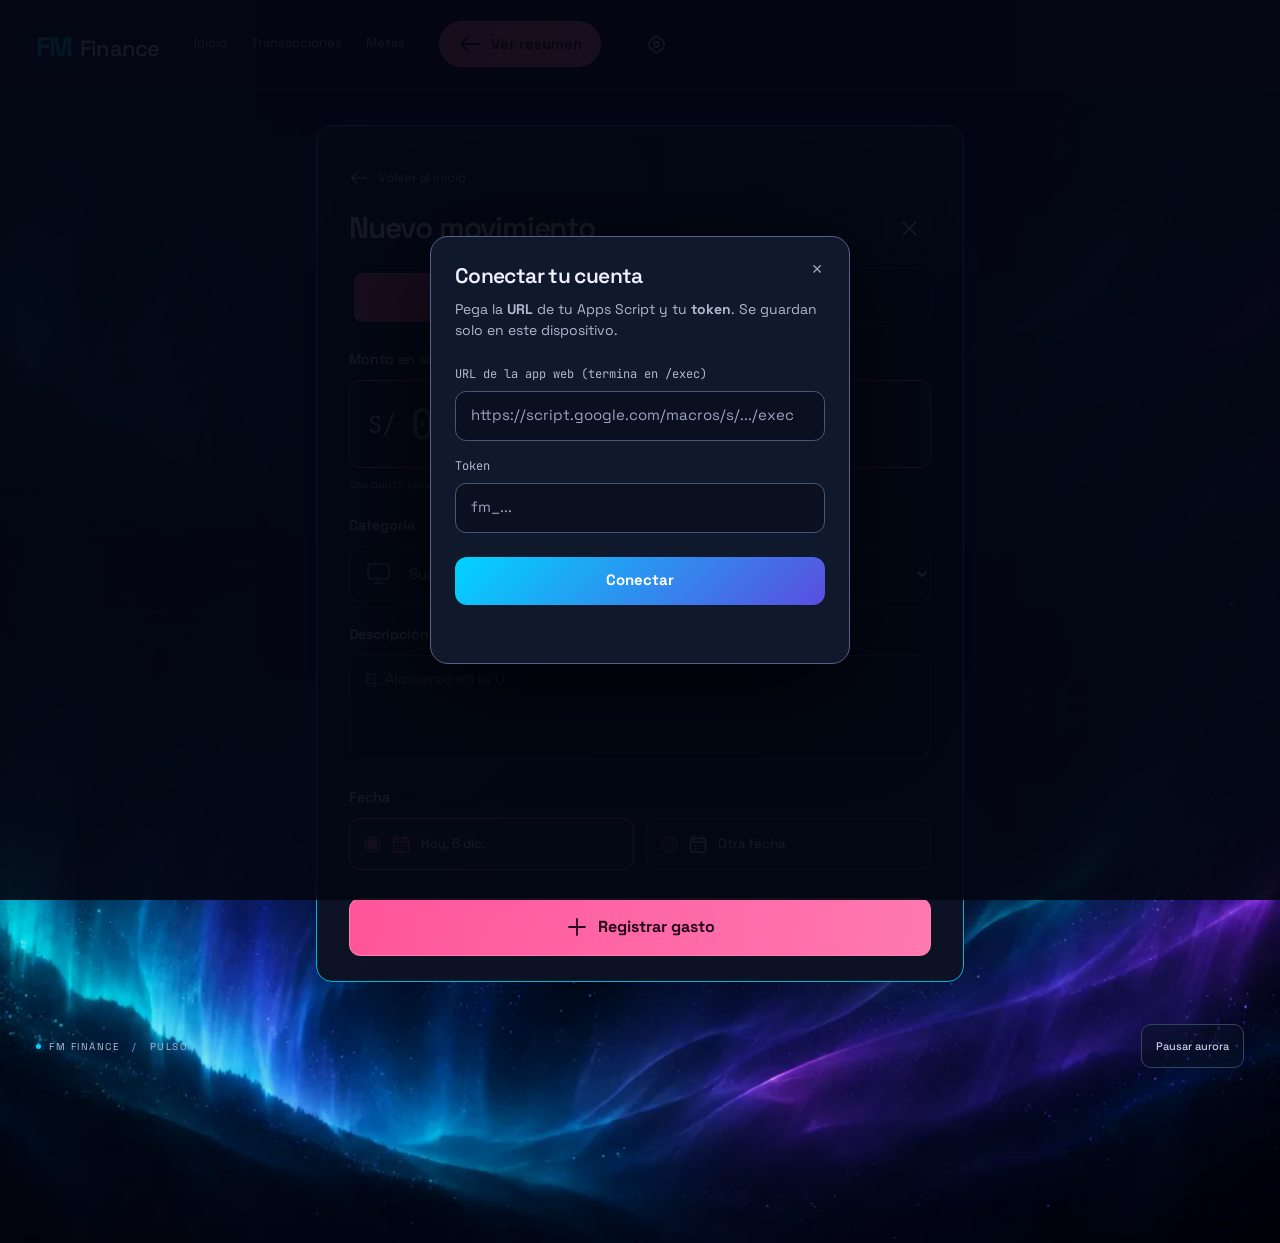
==== commit 62c7b426: "design: volver a la ambientacion completa de Codex (aurora, contornos, movimiento) Franco prefiere e" ====
--- a/form.html
+++ b/form.html
@@ -15,6 +15,7 @@
   <link rel="stylesheet" href="css/form.css">
 </head>
 <body>
+  <div class="aurora" aria-hidden="true"></div>
 
   <!-- Overlay de configuración (se muestra si no hay URL+token guardados) -->
   <div class="cfg-overlay" id="cfgOverlay" hidden>
@@ -48,6 +49,7 @@
 
   <main class="form-wrap enter">
     <form class="card form-card" id="formTx" autocomplete="off" novalidate>
+      <span data-contours="form-contours"></span>
       <a href="index.html" class="form-back"><span data-icon="arrowLeft"></span>Volver al inicio</a>
 
       <!-- La ✕ en su PROPIA fila, en flujo normal: nunca se solapa con el toggle -->
@@ -109,6 +111,11 @@
     <div class="cola-badge" id="colaBadge" hidden>📶 <span id="colaCount">0</span> pendiente(s)</div>
   </main>
 
+  <footer class="app-footer">
+    <span class="footer-sign"><i></i> FM FINANCE <span class="sep">/</span> PULSO</span>
+    <button type="button" id="motionToggle" class="motion-toggle" aria-pressed="false">Pausar aurora</button>
+  </footer>
+
   <script src="js/config.js"></script>
   <script src="js/utils.js"></script>
   <script src="js/sheets.js"></script>
--- a/css/base.css
+++ b/css/base.css
@@ -56,24 +56,52 @@
   -webkit-font-smoothing: antialiased;
   min-height: 100vh;
 }
-body { position: relative; isolation: isolate; padding-bottom: 120px; min-width: 320px; }
-
-/* ---------- Aurora (solo gradientes, una capa, solo transform) ---------- */
-body::before {
-  content: ''; position: fixed; inset: -4%; z-index: -1; pointer-events: none;
-  background:
-    radial-gradient(62% 40% at 6% 102%,  rgba(0,212,255,.34),  transparent 70%),
-    radial-gradient(56% 44% at 94% 100%, rgba(155,134,255,.36), transparent 70%),
-    radial-gradient(46% 26% at 52% 106%, rgba(0,255,176,.20),  transparent 72%),
-    radial-gradient(40% 30% at 0% 36%,   rgba(0,212,255,.10),  transparent 70%),
-    radial-gradient(38% 26% at 100% 12%, rgba(155,134,255,.10), transparent 70%);
-  will-change: transform;
-  animation: aurora 28s ease-in-out infinite alternate;
-}
-@keyframes aurora {
-  from { transform: translate3d(-1.5%, 0, 0) scale(1.02); }
-  to   { transform: translate3d(1.5%, -1.5%, 0) scale(1.06); }
-}
+body { position: relative; isolation: isolate; padding-bottom: 0; min-width: 320px; min-height: 100vh; }
+
+/* ---------- Aurora "Pulso" (textura de Codex, WebP de 35 KB) ----------
+   Dos capas de la misma imagen: una arriba (tenue) y otra abajo (intensa),
+   que se desplazan muy lento (24 s / 28 s). Solo se anima transform, así
+   que corre en la GPU sin repintar. Se pausa con el botón del pie, cuando
+   la pestaña no se ve, y no se mueve con "reducir movimiento". */
+.aurora {
+  position: absolute; inset: 0; z-index: -1; pointer-events: none; overflow: hidden;
+  background: radial-gradient(ellipse at 0 44%, rgba(9,38,69,.27), transparent 70%), #040813;
+}
+.aurora::before, .aurora::after {
+  content: ''; position: absolute; width: 108%; left: -4%;
+  background-image: url("../img/aurora.webp"); background-repeat: no-repeat; background-size: cover;
+  transform-origin: 50% 70%; will-change: transform;
+}
+.aurora::before {
+  top: -250px; height: clamp(600px, 73vw, 1100px); background-position: center top; opacity: .55;
+  -webkit-mask-image: linear-gradient(#000 45%, transparent 100%); mask-image: linear-gradient(#000 45%, transparent 100%);
+  animation: aurora-drift-upper 24s ease-in-out infinite alternate;
+}
+.aurora::after {
+  bottom: -22px; height: clamp(720px, 74vw, 1150px); background-position: center bottom; opacity: .96;
+  -webkit-mask-image: linear-gradient(transparent, #000 30%); mask-image: linear-gradient(transparent, #000 30%);
+  animation: aurora-drift-lower 28s ease-in-out infinite alternate;
+}
+.motion-paused .aurora::before, .motion-paused .aurora::after { animation-play-state: paused; }
+@keyframes aurora-drift-upper { from { transform: translate3d(-1%,0,0) scale(1); } to { transform: translate3d(1%,16px,0) scale(1.025); } }
+@keyframes aurora-drift-lower { from { transform: translate3d(1%,0,0) scale(1); } to { transform: translate3d(-1%,-15px,0) scale(1.025); } }
+@media (max-width: 600px) {
+  .aurora::before { top: -130px; height: 650px; opacity: .65; background-position: 62% top; }
+  .aurora::after { height: 800px; background-position: 46% bottom; }
+}
+
+/* Líneas de contorno decorativas (tarjeta de saldo y formulario) */
+.contours { position: absolute; width: 78%; height: 170%; right: -12%; bottom: -45%; color: #00ffd9; opacity: .16; pointer-events: none; }
+.form-contours { position: absolute; pointer-events: none; width: 60%; height: 320px; right: -16%; top: -12%; color: var(--accent-cyan); opacity: .12; }
+
+/* Pie: firma + pausa de la aurora (deja ver la aurora inferior) */
+.app-footer { max-width: 1512px; margin: 18px auto 0; padding: 0 36px 175px; display: flex; align-items: center; justify-content: space-between; gap: 16px; font-size: 11px; color: #b1b9d3; }
+.footer-sign { font-size: 10px; letter-spacing: 1.5px; display: flex; align-items: center; gap: 8px; white-space: nowrap; }
+.footer-sign i { width: 5px; height: 5px; background: var(--accent-cyan); border-radius: 50%; box-shadow: 0 0 7px rgba(0,212,255,.5); }
+.footer-sign .sep { color: var(--accent-indigo); padding: 0 4px; }
+.motion-toggle { min-height: 44px; font-size: 11px; background: rgba(12,18,33,.48); color: #c2cbe5; border-color: #354363; padding: 7px 14px; }
+.motion-toggle:disabled { opacity: 1; color: #acb9d4; }
+@media (max-width: 600px) { .app-footer { padding: 0 18px 140px; flex-direction: column; align-items: flex-start; gap: 10px; } }
 
 h1, h2, h3, h4 { font-weight: 600; letter-spacing: -.03em; }
 h2 { font-size: 18px; line-height: 1.4; }
@@ -195,6 +223,9 @@
 
 /* ---------- Entrada suave de paneles (una vez, 230 ms) ---------- */
 .enter { animation: enter 230ms cubic-bezier(.2,.8,.2,1) both; }
+.metrics.enter { animation-delay: 25ms; }
+.charts-grid.enter { animation-delay: 45ms; }
+.bottom-grid.enter { animation-delay: 65ms; }
 @keyframes enter { from { opacity: 0; transform: translateY(9px); } to { opacity: 1; transform: none; } }
 
 /* Scrollbar */
@@ -204,6 +235,6 @@
 
 /* Accesibilidad: sin movimiento si el usuario lo pide */
 @media (prefers-reduced-motion: reduce) {
-  body::before { animation: none; }
+  .aurora::before, .aurora::after { animation: none !important; }   /* la textura se queda, quieta */
   *, *::before, *::after { animation-duration: .01ms !important; animation-iteration-count: 1 !important; transition-duration: .01ms !important; scroll-behavior: auto !important; }
 }
--- a/css/form.css
+++ b/css/form.css
@@ -11,6 +11,7 @@
   background: radial-gradient(ellipse at 95% 0, rgba(0,71,106,.14), transparent 48%), linear-gradient(135deg, #0e192b, #0c1123 70%);
   border-color: #00b5d4;
 }
+.form-card > :not(.form-contours) { position: relative; }   /* el contenido va encima de las líneas */
 .form-back { display: flex; align-items: center; gap: 9px; color: #c3cce4; font-size: 13px; min-height: 44px; width: fit-content; margin-bottom: 6px; }
 .form-back .icon { width: 20px; height: 20px; }
 .form-card-head { display: flex; align-items: center; justify-content: space-between; gap: 16px; margin-bottom: 18px; }
